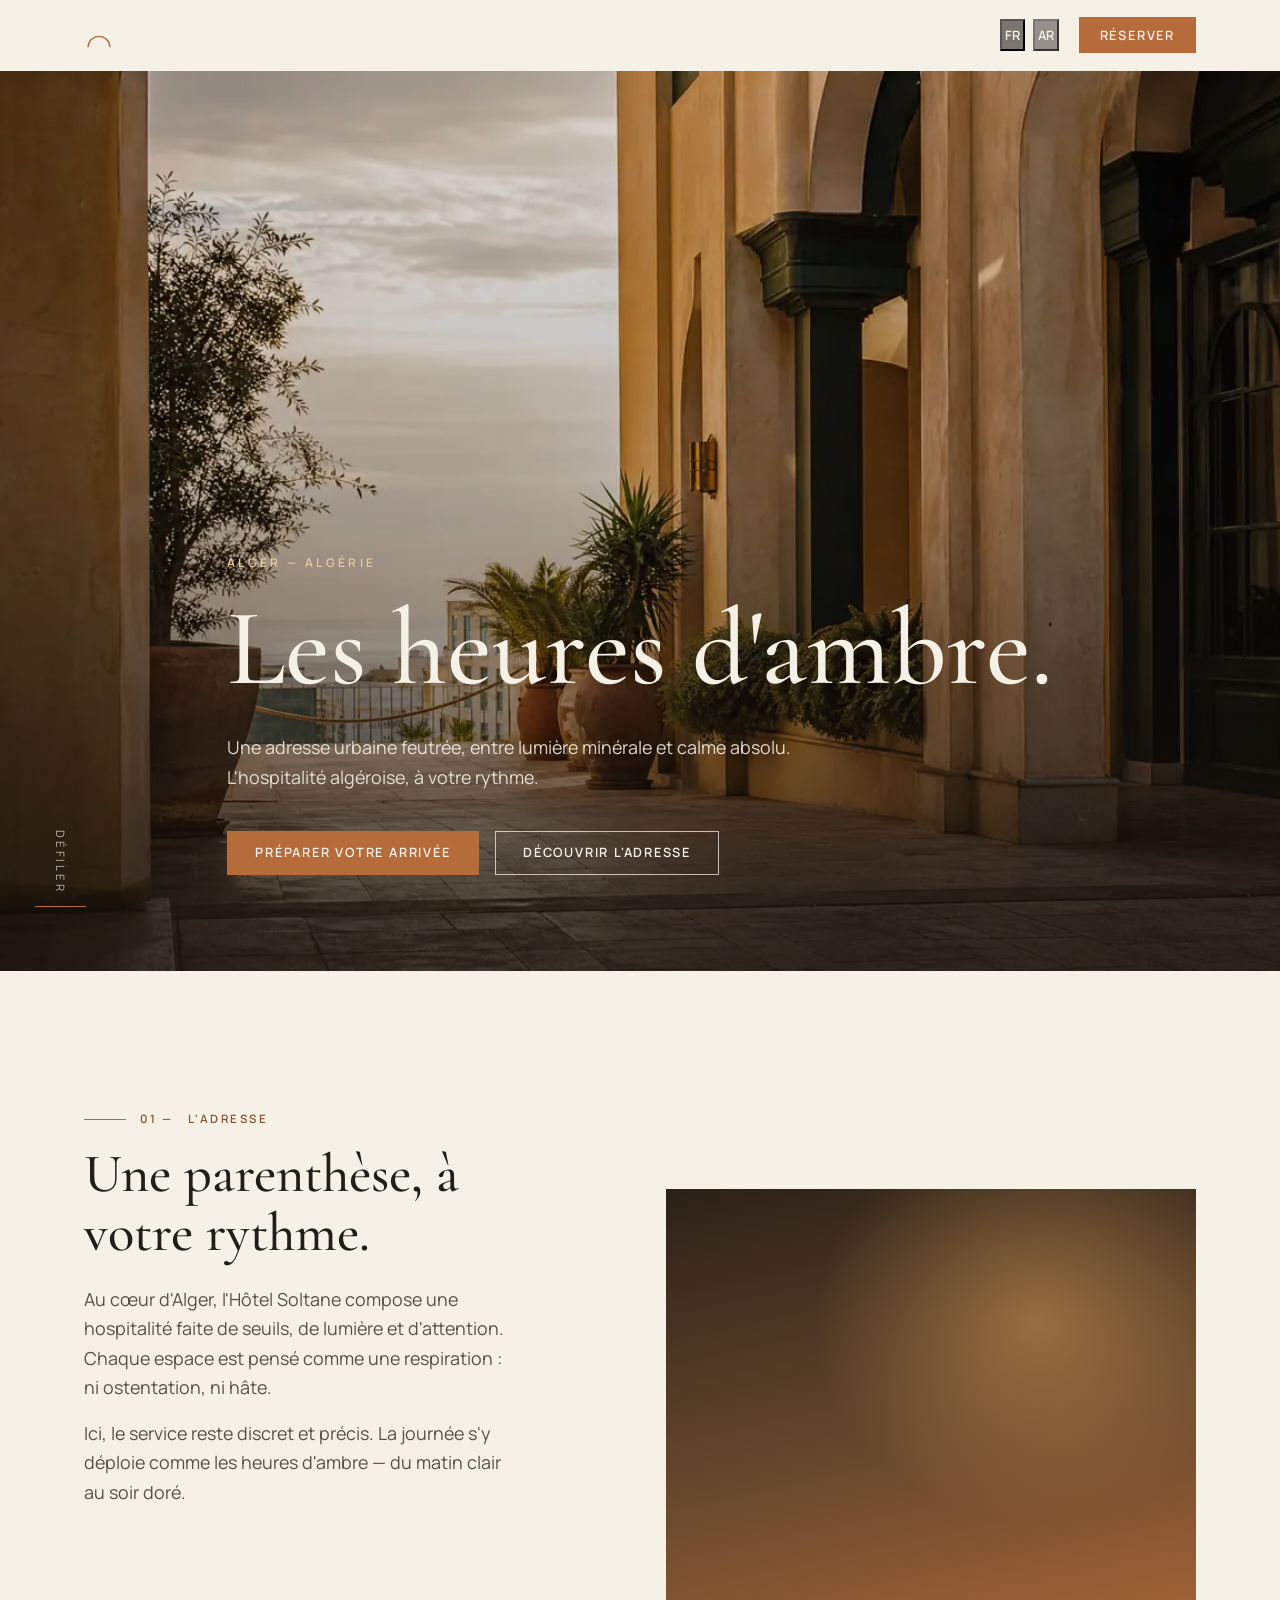
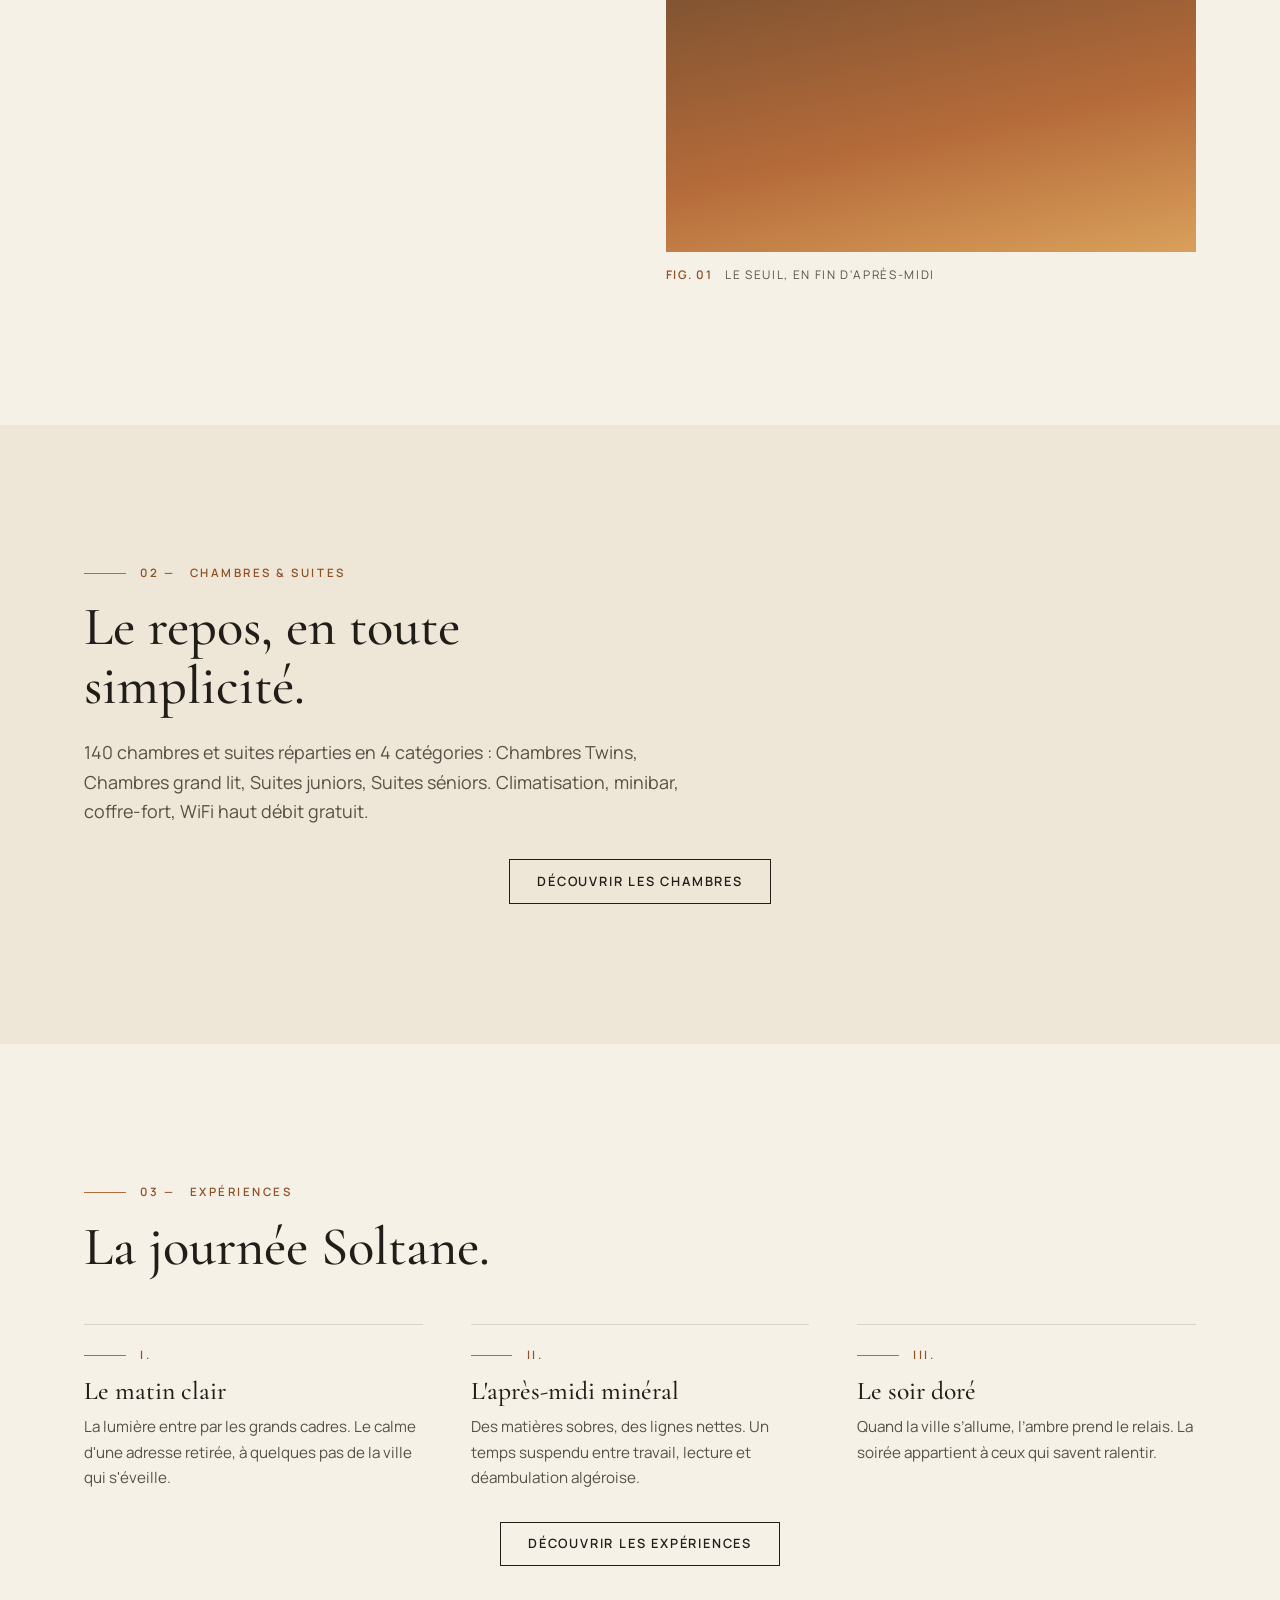
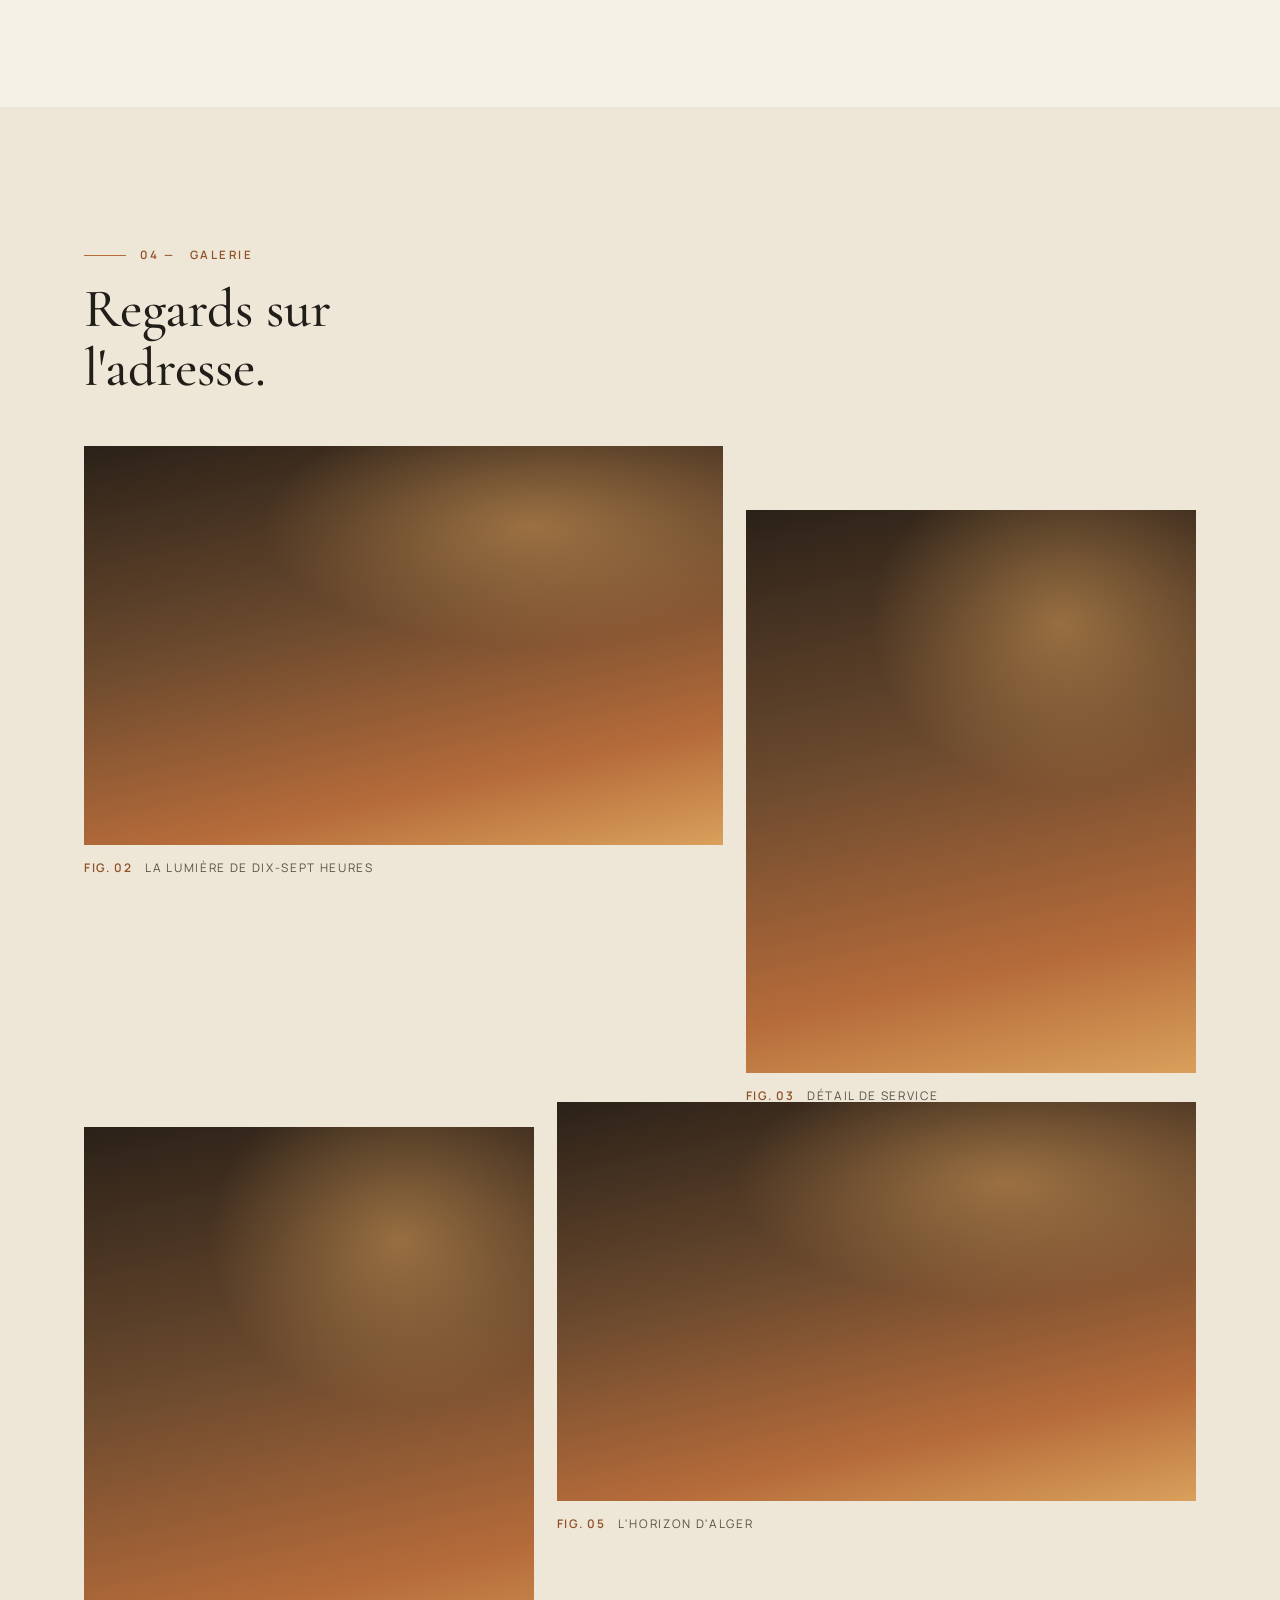
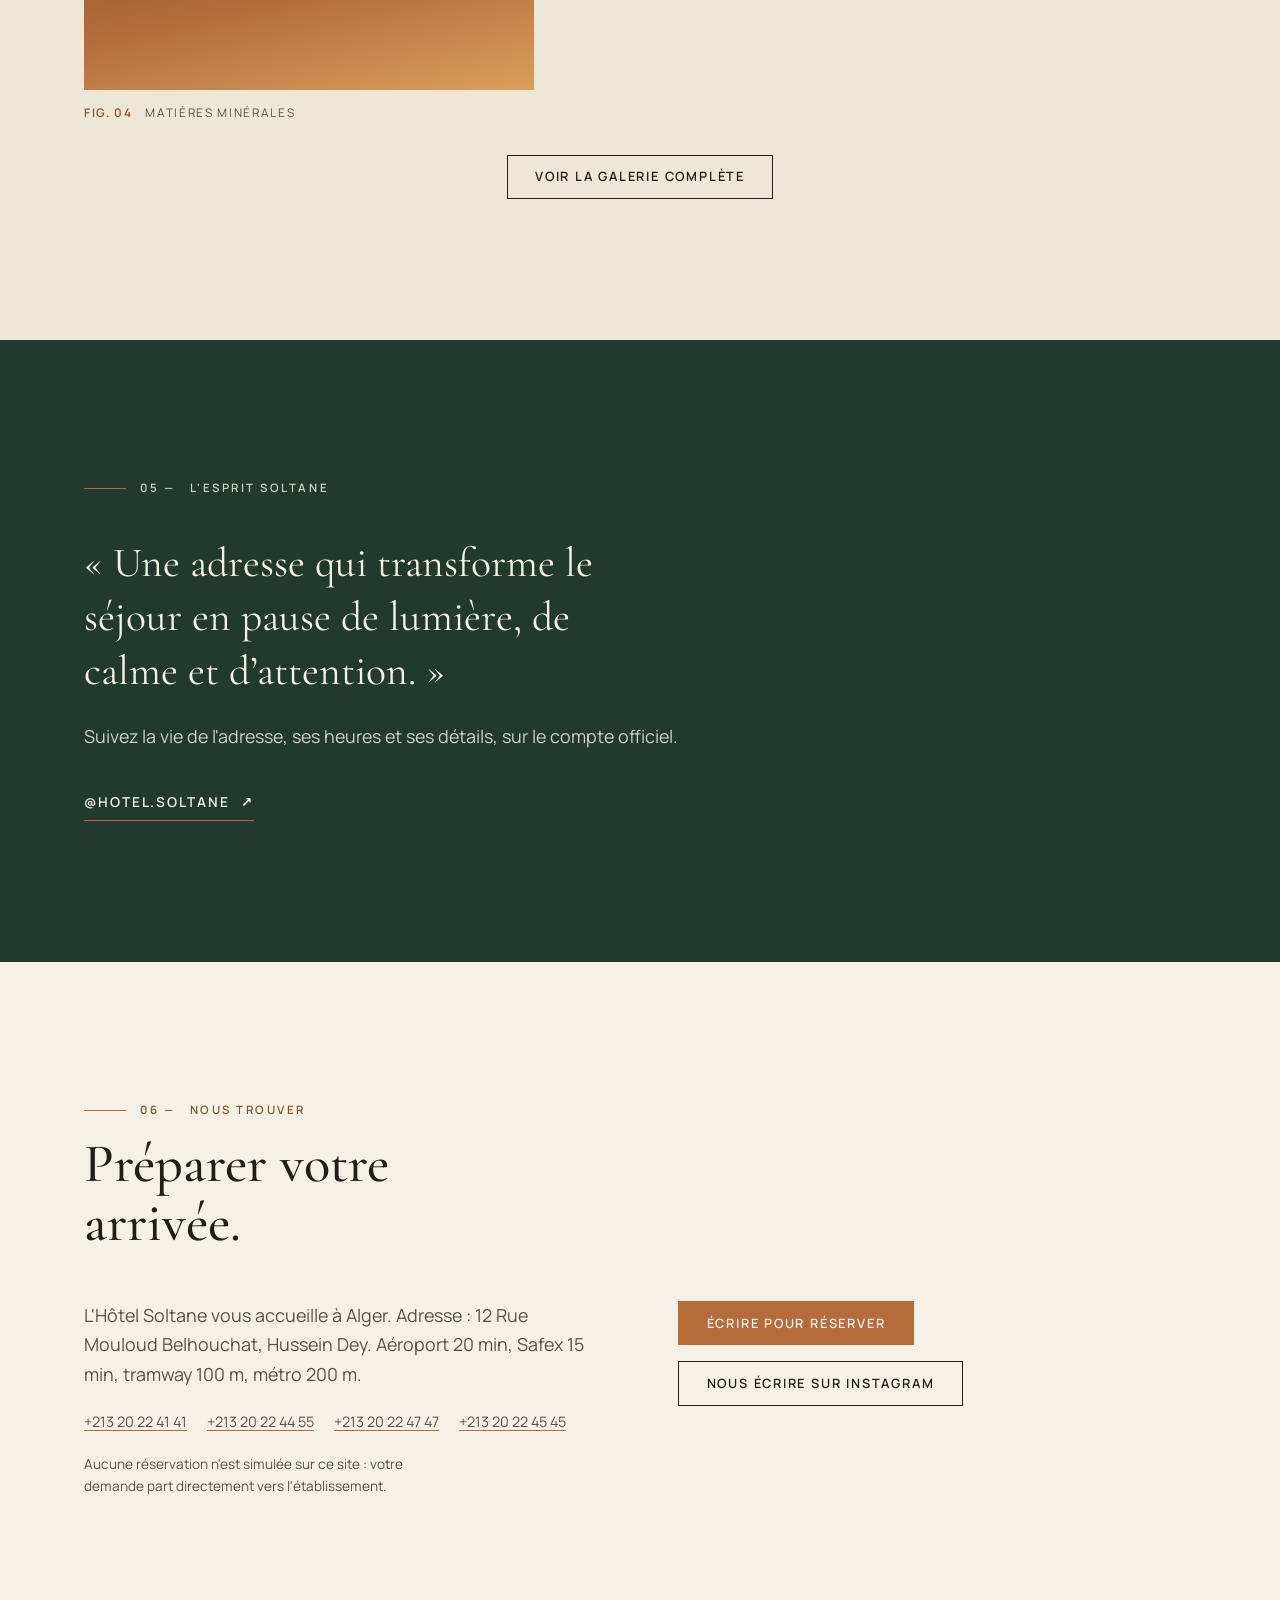
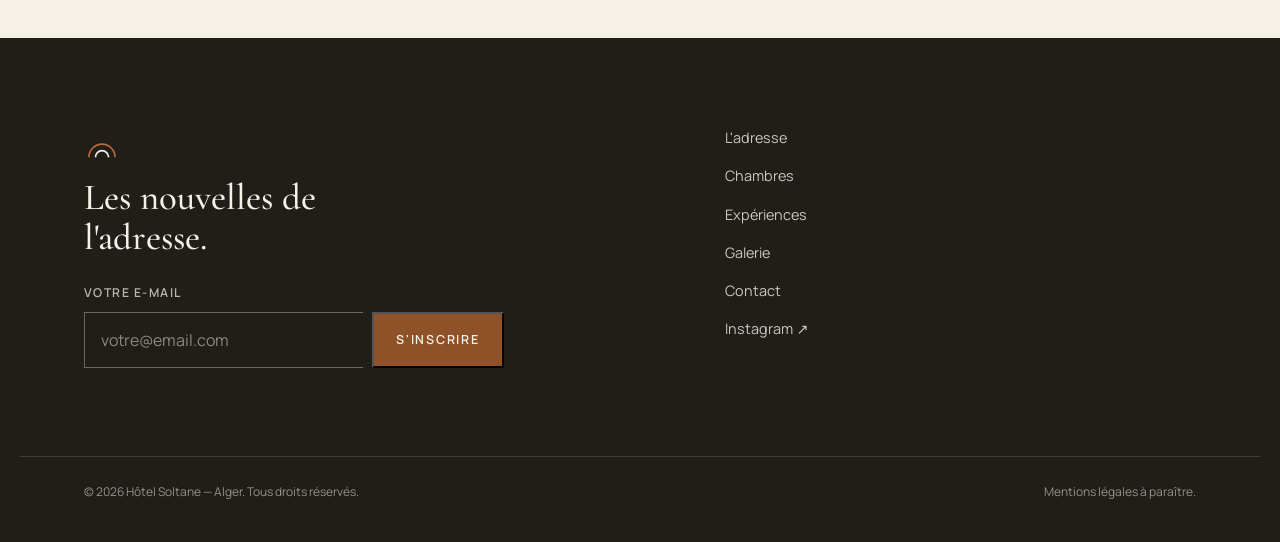
==== index.html @ d5dd3cf4 "Launch Hôtel Soltane Les heures d ambre site" ====
<!doctype html>
<html lang="fr" dir="ltr" data-page="home">
<head>
  <meta charset="UTF-8">
  <meta name="viewport" content="width=device-width, initial-scale=1">
  <meta name="theme-color" content="#F6F1E7">

  <!-- [À CONFIRMER — DOMAINE] Remplacer le domaine avant mise en production finale. -->
  <title>Hôtel Soltane | Alger — Les heures d'ambre</title>
  <meta name="description" content="Hôtel Soltane, une adresse urbaine feutrée à Alger. 140 chambres et suites, restaurant Kortoba, hammam Lala Amira.">
  <meta name="robots" content="index, follow">
  <meta name="referrer" content="strict-origin-when-cross-origin">
  <meta http-equiv="Permissions-Policy" content="geolocation=(), camera=(), microphone=()">

  <link rel="canonical" href="https://www.hotel-soltane.dz/fr">
  <link rel="alternate" hreflang="fr" href="https://www.hotel-soltane.dz/fr">
  <link rel="alternate" hreflang="ar" href="https://www.hotel-soltane.dz/ar">
  <link rel="alternate" hreflang="x-default" href="https://www.hotel-soltane.dz/fr">

  <meta property="og:type" content="website">
  <meta property="og:site_name" content="Hôtel Soltane">
  <meta property="og:title" content="Hôtel Soltane | Alger">
  <meta property="og:description" content="140 chambres et suites, restaurant Kortoba, hammam Lala Amira. Une adresse urbaine feutrée à Alger.">
  <meta property="og:url" content="https://www.hotel-soltane.dz/fr">
  <meta property="og:locale" content="fr_DZ">
  <meta property="og:locale:alternate" content="ar_DZ">
  <!-- [À CONFIRMER — IMAGE SOCIALE] Remplacer l’image placeholder par le visuel OG final. -->
  <meta property="og:image" content="https://www.hotel-soltane.dz/assets/og-cover.jpg">
  <meta name="twitter:card" content="summary_large_image">

  <script type="application/ld+json">
  {
    "@context": "https://schema.org",
    "@type": "Hotel",
    "name": "Hôtel Soltane",
    "description": "Hôtel Soltane, une adresse urbaine feutrée à Alger. 140 chambres et suites, restaurant Kortoba, hammam Lala Amira.",
    "address": {
      "@type": "PostalAddress",
      "streetAddress": "12 Rue Mouloud Belhouchat",
      "addressLocality": "Hussein Dey, Alger",
      "addressCountry": "DZ"
    },
    "telephone": [
      "+213 20 22 41 41",
      "+213 20 22 44 55",
      "+213 20 22 47 47",
      "+213 20 22 45 45"
    ],
    "email": "reservation@hotel-soltane.com",
    "sameAs": ["https://www.instagram.com/hotel.soltane/"]
  }
  </script>

  <link rel="preconnect" href="https://fonts.googleapis.com">
  <link rel="preconnect" href="https://fonts.gstatic.com" crossorigin>
  <link href="https://fonts.googleapis.com/css2?family=Amiri:wght@400;700&family=Cormorant+Garamond:ital,wght@0,400;0,500;0,600;1,500&family=Manrope:wght@400;500;600;700&family=Noto+Sans+Arabic:wght@400;500;600;700&display=swap" rel="stylesheet" media="print" onload="this.media='all'">
  <noscript><link href="https://fonts.googleapis.com/css2?family=Amiri:wght@400;700&family=Cormorant+Garamond:ital,wght@0,400;0,500;0,600;1,500&family=Manrope:wght@400;500;600;700&family=Noto+Sans+Arabic:wght@400;500;600;700&display=swap" rel="stylesheet"></noscript>

  <link rel="stylesheet" href="./tokens.css">
  <link rel="stylesheet" href="./base.css">
  <link rel="stylesheet" href="./typography.css">

  <style>
    :root { --line: rgb(33 29 25 / 14%); }
    [hidden] { display: none !important; }
    .skip-link { position: absolute; inset-inline-start: 1rem; inset-block-start: -4rem; z-index: 200; padding: .6rem 1.1rem; background: var(--ink); color: var(--ivory); text-decoration: none; transition: inset-block-start .2s var(--ease); }
    .skip-link:focus { inset-block-start: 1rem; }
    .wrap { max-inline-size: var(--max); margin-inline: auto; padding-inline: var(--pad); }
    section { position: relative; padding-block: clamp(5rem, 11vw, 9rem); }
    .nav { color: var(--ivory); border-block-end: 1px solid transparent; }
    .nav.is-solid { background: rgb(246 241 231 / 92%); backdrop-filter: blur(12px); color: var(--ink); border-block-end-color: var(--line); }
    .nav-inner { display: flex; align-items: center; justify-content: space-between; block-size: 4.4rem; max-inline-size: var(--max); margin-inline: auto; padding-inline: var(--pad); }
    .brand { display: flex; align-items: center; gap: .7rem; color: inherit; text-decoration: none; }
    .brand svg { inline-size: 30px; block-size: auto; }
    .brand-name { font-family: var(--serif); font-size: 1.22rem; }
    .nav-links { display: flex; gap: 2rem; list-style: none; padding: 0; }
    .nav-links a { font-size: .82rem; font-weight: 500; letter-spacing: .14em; text-decoration: none; text-transform: uppercase; opacity: .85; }
    .nav-links a:hover { opacity: 1; text-decoration: underline; text-decoration-color: var(--amber); text-underline-offset: 6px; }
    .nav-actions { display: flex; align-items: center; gap: 1.2rem; }
    .lang-switch { display: flex; gap: .5rem; font-size: .8rem; font-weight: 600; letter-spacing: .1em; }
    .lang-switch button { padding: .2rem; opacity: .78; background: rgb(33 29 25 / 58%); color: var(--ivory); }
    .lang-switch button[aria-pressed="true"] { opacity: 1; text-decoration: underline; text-decoration-color: var(--amber); text-underline-offset: 5px; }
    .nav.is-solid .lang-switch button { background: transparent; color: var(--ink); }
    .btn { display: inline-flex; align-items: center; justify-content: center; gap: .7rem; padding: .85rem 1.7rem; border: 1px solid currentColor; font-size: .8rem; font-weight: 600; letter-spacing: .14em; line-height: 1.2; text-decoration: none; text-transform: uppercase; transition: background .3s var(--ease), color .3s var(--ease), border-color .3s var(--ease); }
    .btn-amber { border-color: var(--amber); background: var(--amber); color: var(--ivory); }
    .btn-amber:hover { border-color: var(--amber-text); background: var(--amber-text); }
    .btn-ghost:hover { border-color: var(--ink); background: var(--ink); color: var(--ivory); }
    .nav .btn { padding: .6rem 1.25rem; }
    .nav:not(.is-solid) .btn-ghost { border-color: rgb(246 241 231 / 70%); }
    .burger { display: none; flex-direction: column; gap: 6px; padding: .5rem; }
    .burger span { inline-size: 24px; block-size: 1.5px; background: currentColor; transition: transform .3s var(--ease), opacity .3s var(--ease); }
    .burger[aria-expanded="true"] span:nth-child(1) { transform: translateY(7.5px) rotate(45deg); }
    .burger[aria-expanded="true"] span:nth-child(2) { opacity: 0; }
    .burger[aria-expanded="true"] span:nth-child(3) { transform: translateY(-7.5px) rotate(-45deg); }
    .nav-menu { display: none; }

    .hero { display: flex; align-items: flex-end; min-block-size: 100svh; overflow: hidden; padding-block: 0 clamp(4rem, 8vw, 6rem); color: var(--ivory); }
    .media { position: relative; overflow: hidden; background: linear-gradient(168deg, #2B2118 0%, #6B4A2E 42%, #B56B3A 78%, #D9A05B 100%); }
    .media img { inline-size: 100%; block-size: 100%; object-fit: cover; }
    .media.is-fallback img { display: none; }
    .media.is-fallback::after { position: absolute; inset: 0; background: radial-gradient(ellipse 70% 50% at 70% 20%, rgb(217 160 91 / 50%), transparent 60%); content: ''; }
    .hero > .media { position: absolute; inset: 0; }
    .hero > .media::before { position: absolute; inset: 0; z-index: 1; background: linear-gradient(to top, rgb(23 18 13 / 78%) 0%, rgb(23 18 13 / 25%) 55%, rgb(23 18 13 / 15%) 100%); content: ''; }
    .hero-content { position: relative; z-index: 2; }
    .hero .kicker { display: block; margin-block-end: 1.2rem; color: #E8C9A0; }
    .hero .lead { max-inline-size: 56ch; margin-block: 1.6rem 2.4rem; color: rgb(246 241 231 / 88%); font-size: clamp(1.05rem, 1.4vw, 1.2rem); }
    .hero-ctas { display: flex; flex-wrap: wrap; gap: 1rem; }
    .hero .btn-ghost { border-color: rgb(246 241 231 / 75%); color: var(--ivory); }
    .hero .btn-ghost:hover { background: var(--ivory); color: var(--ink); }
    .scroll-hint { position: absolute; inset-inline-end: var(--pad); inset-block-end: 2.2rem; z-index: 2; display: flex; align-items: center; gap: .8rem; color: rgb(246 241 231 / 70%); font-size: .72rem; letter-spacing: .24em; text-transform: uppercase; writing-mode: vertical-rl; }
    .scroll-hint::after { inline-size: 1px; block-size: 3.2rem; background: var(--amber); content: ''; }

    .split { display: grid; grid-template-columns: repeat(12, minmax(0, 1fr)); gap: clamp(1.5rem, 4vw, 3.5rem); align-items: start; }
    .split-text { grid-column: 1 / span 5; position: sticky; inset-block-start: 7rem; }
    .split-media { grid-column: 7 / span 6; margin-block-start: clamp(2rem, 6vw, 5rem); }
    .split-media .media { aspect-ratio: 4 / 5; }
    .fig-caption { display: flex; gap: .8rem; margin-block-start: .8rem; color: var(--ink-soft); font-size: .74rem; letter-spacing: .14em; text-transform: uppercase; }
    .fig-caption b { color: var(--amber-text); font-weight: 600; }
    .lead { max-inline-size: 56ch; color: var(--ink-soft); font-size: clamp(1.05rem, 1.4vw, 1.2rem); }
    .rail { display: grid; grid-template-columns: repeat(3, minmax(0, 1fr)); gap: clamp(1.5rem, 4vw, 3rem); margin-block-start: 3rem; }
    .rail-item { border-block-start: 1px solid var(--line); padding-block-start: 1.4rem; }
    .rail-item h3 { margin-block: .9rem .6rem; font-size: 1.6rem; }
    .rail-item > p:last-child { color: var(--ink-soft); font-size: .95rem; }
    .section-cta { margin-block-start: 2rem; text-align: center; }

    .gallery { display: grid; grid-template-columns: repeat(12, minmax(0, 1fr)); gap: clamp(.8rem, 2vw, 1.4rem); margin-block-start: 3rem; }
    .gallery figure { position: relative; cursor: zoom-in; }
    .gallery .media { transition: transform .6s var(--ease); }
    .gallery figure:hover .media { transform: scale(1.025); }
    .g-a { grid-column: 1 / span 7; }
    .g-a .media, .g-d .media { aspect-ratio: 16 / 10; }
    .g-b { grid-column: 8 / span 5; margin-block-start: clamp(1rem, 5vw, 4rem); }
    .g-b .media, .g-c .media { aspect-ratio: 4 / 5; }
    .g-c { grid-column: 1 / span 5; }
    .g-d { grid-column: 6 / span 7; margin-block-start: clamp(-3rem, -2vw, -1rem); }

    dialog { max-inline-size: min(92vw, 1000px); border: 0; }
    dialog.lightbox { inline-size: 92vw; padding: 0; background: transparent; }
    dialog.lightbox::backdrop { background: rgb(23 18 13 / 88%); backdrop-filter: blur(6px); }
    dialog.lightbox .media { aspect-ratio: 16 / 10; }
    .lightbox-bar { display: flex; align-items: center; justify-content: space-between; gap: 1rem; padding-block: 1rem; color: var(--ivory); }
    .lightbox-close { padding: .55rem 1.1rem; border: 1px solid rgb(246 241 231 / 50%); color: inherit; font-size: .8rem; letter-spacing: .18em; text-transform: uppercase; }
    .lightbox-close:hover { background: var(--ivory); color: var(--ink); }

    .band { background: var(--cypress); color: var(--ivory); }
    .band .caption { color: #C9D6C4; }
    .band .lead { color: rgb(246 241 231 / 82%); }
    .band blockquote { max-inline-size: 26ch; margin-block-start: 2.5rem; font-family: var(--serif); font-size: clamp(1.6rem, 3.4vw, 2.6rem); line-height: 1.3; }
    .insta-link { display: inline-flex; align-items: center; gap: .7rem; margin-block-start: 2.5rem; padding-block-end: .4rem; border-block-end: 1px solid var(--amber); color: var(--ivory); font-size: .85rem; font-weight: 600; letter-spacing: .14em; text-decoration: none; text-transform: uppercase; }
    .insta-link:hover { color: #E8C9A0; }

    .contact-grid { display: grid; grid-template-columns: 1fr 1fr; gap: clamp(2rem, 6vw, 5rem); margin-block-start: 3rem; }
    .contact-actions { display: flex; flex-direction: column; align-items: flex-start; gap: 1rem; }
    .note { max-inline-size: 44ch; color: var(--ink-soft); font-size: .85rem; }
    .contact-phones { display: flex; flex-wrap: wrap; gap: .65rem 1.25rem; margin-block-start: 1.25rem; color: var(--ink-soft); font-size: .9rem; }
    .contact-phones a { text-decoration-color: var(--amber); text-underline-offset: .2em; }

    footer { padding-block: clamp(3.5rem, 7vw, 5.5rem) 2.5rem; background: var(--ink); color: var(--ivory); }
    .footer-grid { display: grid; grid-template-columns: 1.2fr 1fr; gap: clamp(2rem, 6vw, 5rem); }
    footer h2 { color: var(--ivory); font-size: clamp(1.7rem, 3vw, 2.3rem); }
    .newsletter { display: grid; grid-template-columns: 1fr auto; gap: .55rem; max-inline-size: 420px; margin-block-start: 1.6rem; }
    .newsletter label { grid-column: 1 / -1; color: rgb(246 241 231 / 72%); font-size: .76rem; font-weight: 600; letter-spacing: .12em; text-transform: uppercase; }
    .newsletter input { min-inline-size: 0; padding: .85rem 1rem; border: 1px solid rgb(246 241 231 / 35%); border-inline-end: 0; background: transparent; color: var(--ivory); font: inherit; }
    .newsletter input::placeholder { color: rgb(246 241 231 / 50%); }
    .newsletter button { padding: .85rem 1.4rem; background: var(--amber-text); color: var(--ivory); font-size: .78rem; font-weight: 600; letter-spacing: .14em; text-transform: uppercase; }
    .newsletter button:hover { background: var(--amber-text); }
    .form-status { min-block-size: 1.4em; margin-block-start: .8rem; color: #C9D6C4; font-size: .85rem; }
    .footer-links { display: flex; flex-direction: column; align-items: flex-start; gap: .9rem; }
    .footer-links a { color: rgb(246 241 231 / 80%); font-size: .9rem; text-decoration: none; }
    .footer-links a:hover { color: var(--ivory); text-decoration: underline; text-decoration-color: var(--amber); text-underline-offset: 5px; }
    .footer-legal { display: flex; flex-wrap: wrap; justify-content: space-between; gap: 1rem; margin-block-start: 3.5rem; padding-block-start: 1.6rem; border-block-start: 1px solid rgb(246 241 231 / 15%); color: rgb(246 241 231 / 55%); font-size: .75rem; }

    .booking-panel { inline-size: min(92vw, 680px); padding: clamp(1.4rem, 4vw, 2.5rem); background: var(--ivory); color: var(--ink); }
    .booking-panel::backdrop { background: rgb(33 29 25 / 72%); backdrop-filter: blur(4px); }
    .booking-panel .lightbox-bar { padding-block-start: 0; color: var(--ink); }
    .booking-panel .lightbox-close { border-color: var(--line); }
    .booking-panel .lightbox-close:hover { background: var(--ink); color: var(--ivory); }
    .booking-panel h2 { margin-block: .75rem 0; }
    .booking-description { max-inline-size: 50ch; color: var(--ink-soft); }
    .booking-channels { display: grid; gap: .75rem; margin-block-start: 1.6rem; }
    .booking-channel { display: flex; flex-wrap: wrap; align-items: baseline; gap: .75rem; padding-block: .75rem; border-block-start: 1px solid var(--line); }
    .booking-channel-label { min-inline-size: 7.5rem; font-weight: 600; }
    .booking-channel a { text-decoration-color: var(--amber); text-underline-offset: .2em; }
    .booking-channel .btn { margin-block-start: .35rem; }
    .whatsapp-note { color: var(--ink-soft); font-size: .85rem; }

    .reveal { opacity: 0; transform: translateY(26px); transition: opacity .7s var(--ease), transform .7s var(--ease); }
    .reveal.is-visible { opacity: 1; transform: none; }

    @media (max-width: 900px) {
      .nav-links, .nav-inner .js-booking-open { display: none; }
      .burger { display: flex; }
      .nav-menu { position: fixed; inset-inline: 0; inset-block-start: 4.4rem; z-index: 49; flex-direction: column; gap: 1.3rem; padding: 2rem var(--pad) 2.5rem; border-block-end: 1px solid var(--line); background: var(--ivory); color: var(--ink); }
      .nav-menu.is-open { display: flex; }
      .nav-menu a { font-family: var(--serif); font-size: 1.5rem; text-decoration: none; }
      .nav-menu .btn { align-self: flex-start; margin-block-start: .5rem; font-family: var(--sans); font-size: .8rem; }
      .split-text { grid-column: 1 / -1; position: static; }
      .split-media { grid-column: 1 / -1; }
      .rail { grid-template-columns: 1fr; }
      .g-a, .g-b, .g-c, .g-d { grid-column: 1 / -1; margin-block-start: 0; }
      .contact-grid, .footer-grid { grid-template-columns: 1fr; }
      .scroll-hint { display: none; }
    }

    @media (max-width: 600px) {
      .nav-inner { block-size: 4rem; }
      .hero-ctas, .hero-ctas .btn, .contact-actions .btn { inline-size: 100%; }
      .hero-ctas .btn { justify-content: center; }
      .newsletter { grid-template-columns: 1fr; }
      .newsletter input { border-inline-end: 1px solid rgb(246 241 231 / 35%); }
      .newsletter button { justify-self: start; }
      .footer-legal { flex-direction: column; }
      .booking-channel { align-items: flex-start; flex-direction: column; }
    }

    @media (prefers-reduced-motion: reduce) {
      html { scroll-behavior: auto; }
      *, *::before, *::after { animation-duration: .01ms !important; animation-iteration-count: 1 !important; transition-duration: .01ms !important; }
      .preloader { display: none !important; }
      .reveal { opacity: 1; transform: none; }
    }
  </style>
</head>
<body>
  <a class="skip-link" href="#main" data-i18n="skip">Aller au contenu</a>

  <!-- Phase A Preloader: sessionStorage skip, reduced-motion removal, 1.2s maximum. -->
  <div class="preloader" id="preloader" aria-hidden="true">
    <div class="preloader-inner">
      <svg viewBox="0 0 44 40" width="54" height="49" fill="none" aria-hidden="true">
        <path d="M6 38 A16 16 0 0 1 38 38" stroke="var(--amber)" stroke-width="1.6" />
        <path d="M14 38 A8 8 0 0 1 30 38" stroke="var(--ink)" stroke-width="1.6" />
      </svg>
      <p class="preloader-name">Hôtel Soltane</p>
    </div>
  </div>

  <header class="nav" id="nav">
    <div class="nav-inner">
      <a class="brand" href="#top" aria-label="Hôtel Soltane — accueil">
        <svg viewBox="0 0 44 40" width="30" height="28" fill="none" aria-hidden="true">
          <path d="M6 38 A16 16 0 0 1 38 38" stroke="var(--amber)" stroke-width="2" />
          <path d="M14 38 A8 8 0 0 1 30 38" stroke="currentColor" stroke-width="2" />
        </svg>
        <span class="brand-name">Hôtel Soltane</span>
      </a>

      <nav aria-label="Navigation principale">
        <ul class="nav-links">
          <li><a href="#story" data-i18n="nav1">L'adresse</a></li>
          <li><a href="#rooms" data-i18n="nav2">Chambres</a></li>
          <li><a href="#experiences" data-i18n="nav3">Expériences</a></li>
          <li><a href="#gallery" data-i18n="nav4">Galerie</a></li>
          <li><a href="#contact" data-i18n="nav5">Contact</a></li>
        </ul>
      </nav>

      <div class="nav-actions">
        <div class="lang-switch" role="group" aria-label="Langue / اللغة">
          <button type="button" id="lang-fr" aria-pressed="true">FR</button>
          <button type="button" id="lang-ar" aria-pressed="false">AR</button>
        </div>
        <button class="btn btn-amber js-booking-open" type="button" data-i18n="book">Réserver</button>
        <button class="burger" id="burger" type="button" aria-expanded="false" aria-controls="mobile-menu" aria-label="Menu">
          <span aria-hidden="true"></span><span aria-hidden="true"></span><span aria-hidden="true"></span>
        </button>
      </div>
    </div>

    <nav class="nav-menu" id="mobile-menu" aria-label="Menu mobile" hidden>
      <a href="#story" data-i18n="nav1">L'adresse</a>
      <a href="#rooms" data-i18n="nav2">Chambres</a>
      <a href="#experiences" data-i18n="nav3">Expériences</a>
      <a href="#gallery" data-i18n="nav4">Galerie</a>
      <a href="#contact" data-i18n="nav5">Contact</a>
      <button class="btn btn-amber js-booking-open" type="button" data-i18n="book">Réserver</button>
    </nav>
  </header>

  <main id="main">
    <section class="hero" id="top" aria-labelledby="hero-title">
      <div class="media">
        <img src="/assets/hero-1440.webp" alt="" width="1440" height="810" fetchpriority="high" onerror="this.closest('.media').classList.add('is-fallback')">
      </div>
      <div class="hero-content wrap">
        <span class="kicker" data-i18n="heroKicker">Alger — Algérie</span>
        <h1 id="hero-title" data-i18n="heroTitle">Les heures d'ambre.</h1>
        <p class="lead" data-i18n="heroLead">Une adresse urbaine feutrée, entre lumière minérale et calme absolu. L'hospitalité algéroise, à votre rythme.</p>
        <div class="hero-ctas">
          <a class="btn btn-amber" href="#contact" data-i18n="heroCta1">Préparer votre arrivée</a>
          <a class="btn btn-ghost" href="#story" data-i18n="heroCta2">Découvrir l'adresse</a>
        </div>
      </div>
      <span class="scroll-hint" data-i18n="scroll">Défiler</span>
    </section>

    <section id="story" aria-labelledby="story-title">
      <div class="wrap split">
        <div class="split-text reveal">
          <p class="caption"><span data-i18n="storyNum">01 —</span> <span data-i18n="storyCap">L'adresse</span></p>
          <h2 id="story-title" data-i18n="storyTitle">Une parenthèse, à votre rythme.</h2>
          <p class="lead" data-i18n="storyP1">Au cœur d'Alger, l'Hôtel Soltane compose une hospitalité faite de seuils, de lumière et d'attention. Chaque espace est pensé comme une respiration : ni ostentation, ni hâte.</p>
          <p class="lead" style="margin-block-start:1rem" data-i18n="storyP2">Ici, le service reste discret et précis. La journée s'y déploie comme les heures d'ambre — du matin clair au soir doré.</p>
        </div>
        <figure class="split-media reveal">
          <div class="media">
            <img src="/assets/story-1080.webp" alt="" width="1080" height="1350" loading="lazy" onerror="this.closest('.media').classList.add('is-fallback')">
          </div>
          <figcaption class="fig-caption"><b>Fig. 01</b><span data-i18n="storyFig">Le seuil, en fin d'après-midi</span></figcaption>
        </figure>
      </div>
    </section>

    <section id="rooms" aria-labelledby="rooms-title" style="background:var(--ivory-deep)">
      <div class="wrap">
        <p class="caption reveal"><span data-i18n="roomsNum">02 —</span> <span data-i18n="roomsCap">Chambres & suites</span></p>
        <h2 id="rooms-title" class="reveal" data-i18n="roomsTitle">Le repos, en toute simplicité.</h2>
        <p class="lead reveal" data-i18n="roomsP">140 chambres et suites réparties en 4 catégories : Chambres Twins, Chambres grand lit, Suites juniors, Suites séniors. Climatisation, minibar, coffre-fort, WiFi haut débit gratuit.</p>
        <p class="reveal section-cta"><a class="btn btn-ghost" href="chambres.html" data-i18n="roomsCta">Découvrir les chambres</a></p>
      </div>
    </section>

    <section id="experiences" aria-labelledby="exp-title">
      <div class="wrap">
        <p class="caption reveal"><span data-i18n="expNum">03 —</span> <span data-i18n="expCap">Expériences</span></p>
        <h2 id="exp-title" class="reveal" data-i18n="expTitle">La journée Soltane.</h2>
        <div class="rail">
          <article class="rail-item reveal">
            <p class="caption"><span data-i18n="exp1Num">I.</span></p>
            <h3 data-i18n="exp1T">Le matin clair</h3>
            <p data-i18n="exp1P">La lumière entre par les grands cadres. Le calme d'une adresse retirée, à quelques pas de la ville qui s'éveille.</p>
          </article>
          <article class="rail-item reveal">
            <p class="caption"><span data-i18n="exp2Num">II.</span></p>
            <h3 data-i18n="exp2T">L'après-midi minéral</h3>
            <p data-i18n="exp2P">Des matières sobres, des lignes nettes. Un temps suspendu entre travail, lecture et déambulation algéroise.</p>
          </article>
          <article class="rail-item reveal">
            <p class="caption"><span data-i18n="exp3Num">III.</span></p>
            <h3 data-i18n="exp3T">Le soir doré</h3>
            <p data-i18n="exp3P">Quand la ville s'allume, l'ambre prend le relais. La soirée appartient à ceux qui savent ralentir.</p>
          </article>
        </div>
        <p class="reveal section-cta"><a class="btn btn-ghost" href="experiences.html" data-i18n="expCta">Découvrir les expériences</a></p>
      </div>
    </section>

    <section id="gallery" aria-labelledby="gal-title" style="background:var(--ivory-deep)">
      <div class="wrap">
        <p class="caption reveal"><span data-i18n="galNum">04 —</span> <span data-i18n="galCap">Galerie</span></p>
        <h2 id="gal-title" class="reveal" data-i18n="galTitle">Regards sur l'adresse.</h2>
        <div class="gallery" aria-label="Galerie de l'Hôtel Soltane">
          <figure class="g-a reveal" data-full="Fig. 02" data-image="/assets/gal-1-1440.webp" tabindex="0" role="button" aria-haspopup="dialog" data-i18n-aria="gal1" aria-label="La lumière de dix-sept heures">
            <div class="media"><img src="/assets/gal-1-1440.webp" alt="" width="1440" height="900" loading="lazy" onerror="this.closest('.media').classList.add('is-fallback')"></div>
            <figcaption class="fig-caption"><b>Fig. 02</b><span data-i18n="gal1">La lumière de dix-sept heures</span></figcaption>
          </figure>
          <figure class="g-b reveal" data-full="Fig. 03" data-image="/assets/gal-2-1080.webp" tabindex="0" role="button" aria-haspopup="dialog" data-i18n-aria="gal2" aria-label="Détail de service">
            <div class="media"><img src="/assets/gal-2-1080.webp" alt="" width="1080" height="1350" loading="lazy" onerror="this.closest('.media').classList.add('is-fallback')"></div>
            <figcaption class="fig-caption"><b>Fig. 03</b><span data-i18n="gal2">Détail de service</span></figcaption>
          </figure>
          <figure class="g-c reveal" data-full="Fig. 04" data-image="/assets/gal-3-1080.webp" tabindex="0" role="button" aria-haspopup="dialog" data-i18n-aria="gal3" aria-label="Matières minérales">
            <div class="media"><img src="/assets/gal-3-1080.webp" alt="" width="1080" height="1350" loading="lazy" onerror="this.closest('.media').classList.add('is-fallback')"></div>
            <figcaption class="fig-caption"><b>Fig. 04</b><span data-i18n="gal3">Matières minérales</span></figcaption>
          </figure>
          <figure class="g-d reveal" data-full="Fig. 05" data-image="/assets/gal-4-1440.webp" tabindex="0" role="button" aria-haspopup="dialog" data-i18n-aria="gal4" aria-label="L'horizon d'Alger">
            <div class="media"><img src="/assets/gal-4-1440.webp" alt="" width="1440" height="900" loading="lazy" onerror="this.closest('.media').classList.add('is-fallback')"></div>
            <figcaption class="fig-caption"><b>Fig. 05</b><span data-i18n="gal4">L'horizon d'Alger</span></figcaption>
          </figure>
        </div>
        <p class="reveal section-cta"><a class="btn btn-ghost" href="galerie.html" data-i18n="galCta">Voir la galerie complète</a></p>
      </div>
    </section>

    <dialog class="lightbox" id="lightbox" aria-labelledby="lb-caption">
      <div class="media is-fallback" id="lb-media">
        <img id="lb-image" src="/assets/gal-1-1440.webp" alt="" width="1440" height="900" onerror="this.closest('.media').classList.add('is-fallback')">
      </div>
      <div class="lightbox-bar">
        <p class="fig-caption" style="color:rgb(246 241 231 / 80%)"><b id="lb-num">Fig. 02</b><span id="lb-caption"></span></p>
        <button class="lightbox-close" id="lb-close" type="button" data-i18n="close">Fermer</button>
      </div>
    </dialog>

    <section class="band" aria-labelledby="spirit-title">
      <div class="wrap">
        <p class="caption reveal"><span data-i18n="spiritNum">05 —</span> <span data-i18n="spiritCap">L'esprit Soltane</span></p>
        <blockquote id="spirit-title" class="reveal" data-i18n="spiritQuote">« Une adresse qui transforme le séjour en pause de lumière, de calme et d’attention. »</blockquote>
        <p class="lead reveal" style="margin-block-start:1.5rem" data-i18n="spiritP">Suivez la vie de l'adresse, ses heures et ses détails, sur le compte officiel.</p>
        <a class="insta-link reveal" href="https://www.instagram.com/hotel.soltane/" target="_blank" rel="noopener noreferrer">@hotel.soltane <span aria-hidden="true">↗</span></a>
      </div>
    </section>

    <section id="contact" aria-labelledby="contact-title">
      <div class="wrap">
        <p class="caption reveal"><span data-i18n="contactNum">06 —</span> <span data-i18n="contactCap">Nous trouver</span></p>
        <h2 id="contact-title" class="reveal" data-i18n="contactTitle">Préparer votre arrivée.</h2>
        <div class="contact-grid">
          <div class="reveal">
            <p class="lead" data-i18n="contactP1">L'Hôtel Soltane vous accueille à Alger. Adresse : 12 Rue Mouloud Belhouchat, Hussein Dey. Aéroport 20 min, Safex 15 min, tramway 100 m, métro 200 m.</p>
            <div class="contact-phones" aria-label="Téléphones de réservation">
              <a href="tel:+21320224141"><bdi>+213 20 22 41 41</bdi></a>
              <a href="tel:+21320224455"><bdi>+213 20 22 44 55</bdi></a>
              <a href="tel:+21320224747"><bdi>+213 20 22 47 47</bdi></a>
              <a href="tel:+21320224545"><bdi>+213 20 22 45 45</bdi></a>
            </div>
            <p class="note" style="margin-block-start:1.2rem" data-i18n="contactNote">Aucune réservation n'est simulée sur ce site : votre demande part directement vers l'établissement.</p>
          </div>
          <div class="contact-actions reveal">
            <a class="btn btn-amber" href="mailto:reservation@hotel-soltane.com?subject=Demande%20de%20r%C3%A9servation%20%E2%80%94%20H%C3%B4tel%20Soltane&body=Bonjour%2C%0A%0AJe%20souhaite%20r%C3%A9server%20un%20s%C3%A9jour%20%C3%A0%20l%E2%80%99H%C3%B4tel%20Soltane.%0ADates%20souhait%C3%A9es%20%3A%0ANombre%20de%20personnes%20%3A%0A%0AMerci%20de%20votre%20retour." data-i18n="contactCta1">Écrire pour réserver</a>
            <a class="btn btn-ghost" href="https://www.instagram.com/hotel.soltane/" target="_blank" rel="noopener noreferrer" data-i18n="contactCta2">Nous écrire sur Instagram</a>
          </div>
        </div>
      </div>
    </section>
  </main>

  <footer>
    <div class="wrap footer-grid">
      <div>
        <svg viewBox="0 0 44 40" width="36" height="33" fill="none" aria-hidden="true" style="margin-block-end:1.2rem">
          <path d="M6 38 A16 16 0 0 1 38 38" stroke="var(--amber)" stroke-width="2" />
          <path d="M14 38 A8 8 0 0 1 30 38" stroke="var(--ivory)" stroke-width="2" />
        </svg>
        <h2 data-i18n="newsTitle">Les nouvelles de l'adresse.</h2>
        <form class="newsletter" id="newsletter" novalidate>
          <label for="nl-email" data-i18n="newsLabel">Votre e-mail</label>
          <input type="email" id="nl-email" name="email" required data-i18n-ph="newsPh" placeholder="votre@email.com" autocomplete="email" aria-describedby="nl-status">
          <button type="submit" data-i18n="newsBtn">S'inscrire</button>
        </form>
        <p class="form-status" id="nl-status" role="status" aria-live="polite"></p>
      </div>
      <nav class="footer-links" aria-label="Liens de pied de page">
        <a href="#story" data-i18n="nav1">L'adresse</a>
        <a href="#rooms" data-i18n="nav2">Chambres</a>
        <a href="#experiences" data-i18n="nav3">Expériences</a>
        <a href="#gallery" data-i18n="nav4">Galerie</a>
        <a href="#contact" data-i18n="nav5">Contact</a>
        <a href="https://www.instagram.com/hotel.soltane/" target="_blank" rel="noopener noreferrer">Instagram ↗</a>
      </nav>
    </div>
    <div class="wrap footer-legal">
      <span data-i18n="legal">© 2026 Hôtel Soltane — Alger. Tous droits réservés.</span>
      <span data-i18n="legal2">Mentions légales à paraître.</span>
    </div>
  </footer>

  <dialog class="booking-panel" id="booking-panel" aria-labelledby="booking-title" aria-describedby="booking-description">
    <div class="lightbox-bar">
      <div>
        <p class="kicker" data-i18n="bookingLabel">Réservation</p>
        <h2 id="booking-title" data-i18n="bookingTitle">Préparer votre arrivée.</h2>
      </div>
      <button class="lightbox-close" id="booking-close" type="button" data-i18n="bookingClose">Fermer</button>
    </div>
    <p id="booking-description" class="booking-description" data-i18n="bookingDescription">Choisissez le canal qui vous convient pour préparer votre séjour.</p>
    <div class="booking-channels">
      <div class="booking-channel">
        <span class="booking-channel-label" data-i18n="bookingCall">Appeler</span>
        <a href="tel:+21320224141"><bdi>+213 20 22 41 41</bdi></a>
        <a href="tel:+21320224455"><bdi>+213 20 22 44 55</bdi></a>
        <a href="tel:+21320224747"><bdi>+213 20 22 47 47</bdi></a>
        <a href="tel:+21320224545"><bdi>+213 20 22 45 45</bdi></a>
      </div>
      <div class="booking-channel">
        <span class="booking-channel-label" data-i18n="bookingEmail">Écrire pour réserver</span>
        <a class="btn btn-ghost" href="mailto:reservation@hotel-soltane.com?subject=Demande%20de%20r%C3%A9servation%20%E2%80%94%20H%C3%B4tel%20Soltane&body=Bonjour%2C%0A%0AJe%20souhaite%20r%C3%A9server%20un%20s%C3%A9jour%20%C3%A0%20l%E2%80%99H%C3%B4tel%20Soltane.%0ADates%20souhait%C3%A9es%20%3A%0ANombre%20de%20personnes%20%3A%0A%0AMerci%20de%20votre%20retour." data-i18n="bookingEmailShort">E-mail</a>
      </div>
      <div class="booking-channel">
        <span class="booking-channel-label" data-i18n="bookingWhatsapp">WhatsApp</span>
        <button class="btn btn-ghost" type="button" disabled aria-describedby="whatsapp-note" data-i18n="bookingWhatsapp">WhatsApp</button>
        <span class="whatsapp-note" id="whatsapp-note" data-i18n="bookingPending">à confirmer</span>
      </div>
    </div>
  </dialog>

  <script type="module">
    import { I18N, initLang, setLang } from './utils/i18n.js';

    const html = document.documentElement;
    const nav = document.getElementById('nav');
    const burger = document.getElementById('burger');
    const menu = document.getElementById('mobile-menu');
    const booking = document.getElementById('booking-panel');
    const bookingClose = document.getElementById('booking-close');
    const lightbox = document.getElementById('lightbox');
    const lightboxImage = document.getElementById('lb-image');
    const lightboxMedia = document.getElementById('lb-media');
    const lightboxNumber = document.getElementById('lb-num');
    const lightboxCaption = document.getElementById('lb-caption');
    const lightboxClose = document.getElementById('lb-close');
    let lastLightboxTrigger = null;
    let lastMenuFocus = null;

    // [À CONFIRMER — BUILD] Development hosts receive noindex; production keeps the initial index/follow tag.
    if (['localhost', '127.0.0.1', '::1'].includes(window.location.hostname)) {
      const devRobots = document.createElement('meta');
      devRobots.name = 'robots';
      devRobots.content = 'noindex, nofollow';
      document.head.append(devRobots);
    }

    const updateNav = () => nav.classList.toggle('is-solid', window.scrollY > 40);
    window.addEventListener('scroll', updateNav, { passive: true });
    updateNav();

    const closeMenu = ({ restoreFocus = false } = {}) => {
      burger.setAttribute('aria-expanded', 'false');
      burger.setAttribute('aria-label', html.lang === 'ar' ? 'فتح القائمة' : 'Ouvrir le menu');
      menu.hidden = true;
      menu.classList.remove('is-open');
      if (restoreFocus) lastMenuFocus?.focus();
    };

    burger.addEventListener('click', () => {
      const open = burger.getAttribute('aria-expanded') === 'true';
      if (open) {
        closeMenu({ restoreFocus: true });
        return;
      }
      lastMenuFocus = document.activeElement;
      burger.setAttribute('aria-expanded', 'true');
      burger.setAttribute('aria-label', html.lang === 'ar' ? 'إغلاق القائمة' : 'Fermer le menu');
      menu.hidden = false;
      menu.classList.add('is-open');
      menu.querySelector('a, button')?.focus();
    });

    menu.querySelectorAll('a').forEach((link) => link.addEventListener('click', () => closeMenu()));

    document.addEventListener('keydown', (event) => {
      if (event.key === 'Escape' && burger.getAttribute('aria-expanded') === 'true') closeMenu({ restoreFocus: true });
    });

    const reducedMotion = window.matchMedia('(prefers-reduced-motion: reduce)').matches;
    const preloader = document.getElementById('preloader');
    let hasSeenPreloader = false;
    try { hasSeenPreloader = window.sessionStorage.getItem('soltane-seen') === '1'; } catch {}
    if (reducedMotion || hasSeenPreloader) {
      preloader.remove();
    } else {
      window.setTimeout(() => {
        preloader.classList.add('is-done');
        try { window.sessionStorage.setItem('soltane-seen', '1'); } catch {}
      }, 850);
      window.setTimeout(() => preloader.remove(), 1200);
    }

    if (reducedMotion || !('IntersectionObserver' in window)) {
      document.querySelectorAll('.reveal').forEach((element) => element.classList.add('is-visible'));
    } else {
      const observer = new IntersectionObserver((entries) => {
        entries.forEach((entry) => {
          if (!entry.isIntersecting) return;
          entry.target.classList.add('is-visible');
          observer.unobserve(entry.target);
        });
      }, { threshold: .12 });
      document.querySelectorAll('.reveal').forEach((element) => observer.observe(element));
    }

    const openBooking = () => {
      if (booking.open) return;
      booking.showModal();
      bookingClose.focus();
    };
    document.querySelectorAll('.js-booking-open').forEach((trigger) => trigger.addEventListener('click', openBooking));
    bookingClose.addEventListener('click', () => booking.close());
    booking.addEventListener('click', (event) => { if (event.target === booking) booking.close(); });

    const openLightbox = (figure) => {
      lastLightboxTrigger = figure;
      const imageSource = figure.dataset.image;
      lightboxNumber.textContent = figure.dataset.full || '';
      lightboxCaption.textContent = figure.querySelector('.fig-caption span')?.textContent || '';
      lightboxImage.src = imageSource || '';
      lightboxImage.alt = '';
      lightboxMedia.classList.remove('is-fallback');
      lightboxImage.onerror = () => lightboxMedia.classList.add('is-fallback');
      lightbox.showModal();
      lightboxClose.focus();
    };

    document.querySelectorAll('.gallery figure').forEach((figure) => {
      figure.addEventListener('click', () => openLightbox(figure));
      figure.addEventListener('keydown', (event) => {
        if (event.key !== 'Enter' && event.key !== ' ') return;
        event.preventDefault();
        openLightbox(figure);
      });
    });
    lightboxClose.addEventListener('click', () => lightbox.close());
    lightbox.addEventListener('click', (event) => { if (event.target === lightbox) lightbox.close(); });
    lightbox.addEventListener('close', () => lastLightboxTrigger?.focus());

    document.getElementById('newsletter').addEventListener('submit', (event) => {
      event.preventDefault();
      const input = document.getElementById('nl-email');
      const status = document.getElementById('nl-status');
      if (!input.checkValidity()) {
        status.textContent = I18N[html.lang === 'ar' ? 'ar' : 'fr'].newsErr;
        input.focus();
        return;
      }
      status.textContent = I18N[html.lang === 'ar' ? 'ar' : 'fr'].newsOk;
      input.value = '';
    });

    document.getElementById('lang-fr').addEventListener('click', () => {
      setLang('fr');
      closeMenu();
    });
    document.getElementById('lang-ar').addEventListener('click', () => {
      setLang('ar');
      closeMenu();
    });
    document.addEventListener('soltane:languagechange', (event) => {
      const isArabic = event.detail.lang === 'ar';
      const isOpen = burger.getAttribute('aria-expanded') === 'true';
      burger.setAttribute('aria-label', isOpen
        ? (isArabic ? 'إغلاق القائمة' : 'Fermer le menu')
        : (isArabic ? 'فتح القائمة' : 'Ouvrir le menu'));
      menu.setAttribute('aria-label', isArabic ? 'القائمة المحمولة' : 'Menu mobile');
      document.querySelector('header nav[aria-label]')?.setAttribute('aria-label', isArabic ? 'التنقل الرئيسي' : 'Navigation principale');
    });
    initLang();
  </script>
</body>
</html>
---- tokens.css ----
:root {
  /* Couleurs */
  --ivory: #F6F1E7;
  --ivory-deep: #EEE6D6;
  --ink: #211D19;
  --ink-soft: #575046;
  --cypress: #22392E;
  --amber: #B56B3A;
  --amber-text: #8F5127;

  /* Typographie */
  --serif: 'Cormorant Garamond', 'Amiri', serif;
  --sans: 'Manrope', 'Noto Sans Arabic', system-ui, sans-serif;

  /* Layout */
  --max: 1240px;
  --ease: cubic-bezier(.22, .61, .21, 1);
  --pad: clamp(1.25rem, 5vw, 4rem);

  /* Espacements */
  --space-xs: 0.5rem;
  --space-sm: 0.75rem;
  --space-md: 1rem;
  --space-lg: 1.5rem;
  --space-xl: 2rem;
  --space-2xl: 3rem;
  --space-3xl: 5rem;

  /* Breakpoints.
     CSS custom properties cannot be interpolated into media-query ranges;
     these values are kept here as a design-system reference while the
     canonical query ranges are defined below. */
  --bp-mobile-min: 320px;
  --bp-mobile-max: 390px;
  --bp-tablet: 768px;
  --bp-desktop: 1024px;
}

html[dir='rtl'] {
  --serif: 'Amiri', 'Cormorant Garamond', serif;
  --sans: 'Noto Sans Arabic', 'Manrope', system-ui, sans-serif;
}

/* Breakpoint reference queries: use the token values above as the source of truth. */
@media (min-width: 320px) and (max-width: 390px) {
  :root {
    --viewport-range: mobile;
  }
}

@media (min-width: 768px) {
  :root {
    --viewport-range: tablet;
  }
}

@media (min-width: 1024px) {
  :root {
    --viewport-range: desktop;
  }
}
---- base.css ----
*,
*::before,
*::after {
  box-sizing: border-box;
  margin: 0;
}

html {
  scroll-behavior: smooth;
}

body {
  min-block-size: 100%;
  overflow-x: hidden;
  background: var(--ivory);
  color: var(--ink);
  font-family: var(--sans);
  font-size: 1rem;
  line-height: 1.65;
  -webkit-font-smoothing: antialiased;
  text-rendering: optimizeLegibility;
}

button,
input,
textarea,
select {
  color: inherit;
  font: inherit;
}

button,
a {
  -webkit-tap-highlight-color: transparent;
}

button {
  cursor: pointer;
}

button:disabled {
  cursor: not-allowed;
}

img,
svg,
video {
  display: block;
  max-inline-size: 100%;
}

img,
video {
  block-size: auto;
}

a {
  color: inherit;
}

:focus-visible {
  outline: 2px solid var(--amber);
  outline-offset: 3px;
}

/* Reset tracking in Arabic so ligatures and script shaping remain natural. */
[dir='rtl'],
[dir='rtl'] * {
  letter-spacing: 0;
}

@media (prefers-reduced-motion: reduce) {
  html {
    scroll-behavior: auto;
  }

  *,
  *::before,
  *::after {
    animation-duration: 0.01ms !important;
    animation-iteration-count: 1 !important;
    transition-duration: 0.01ms !important;
    scroll-behavior: auto !important;
  }
}
---- typography.css ----
h1,
h2,
h3 {
  font-family: var(--serif);
  font-weight: 500;
  line-height: 1.08;
}

h1 {
  font-size: clamp(3rem, 9vw, 6.8rem);
}

h2 {
  max-inline-size: 16ch;
  margin-block: 1.1rem 1.4rem;
  font-size: clamp(2.1rem, 4.6vw, 3.4rem);
}

h3 {
  margin-block: 0.9rem 0.6rem;
  font-size: clamp(1.4rem, 2.4vw, 1.9rem);
}

p {
  font-size: 1rem;
  line-height: 1.65;
}

.caption {
  display: flex;
  align-items: center;
  gap: 0.9rem;
  color: var(--amber-text);
  font-size: 0.72rem;
  font-weight: 600;
  letter-spacing: 0.22em;
  line-height: 1.3;
  text-transform: uppercase;
}

.caption::before {
  inline-size: 2.6rem;
  block-size: 1px;
  flex: 0 0 auto;
  background: var(--amber);
  content: '';
}

.kicker {
  font-size: 0.75rem;
  font-weight: 600;
  letter-spacing: 0.28em;
  line-height: 1.3;
  text-transform: uppercase;
}

.lead {
  max-inline-size: 46rem;
}
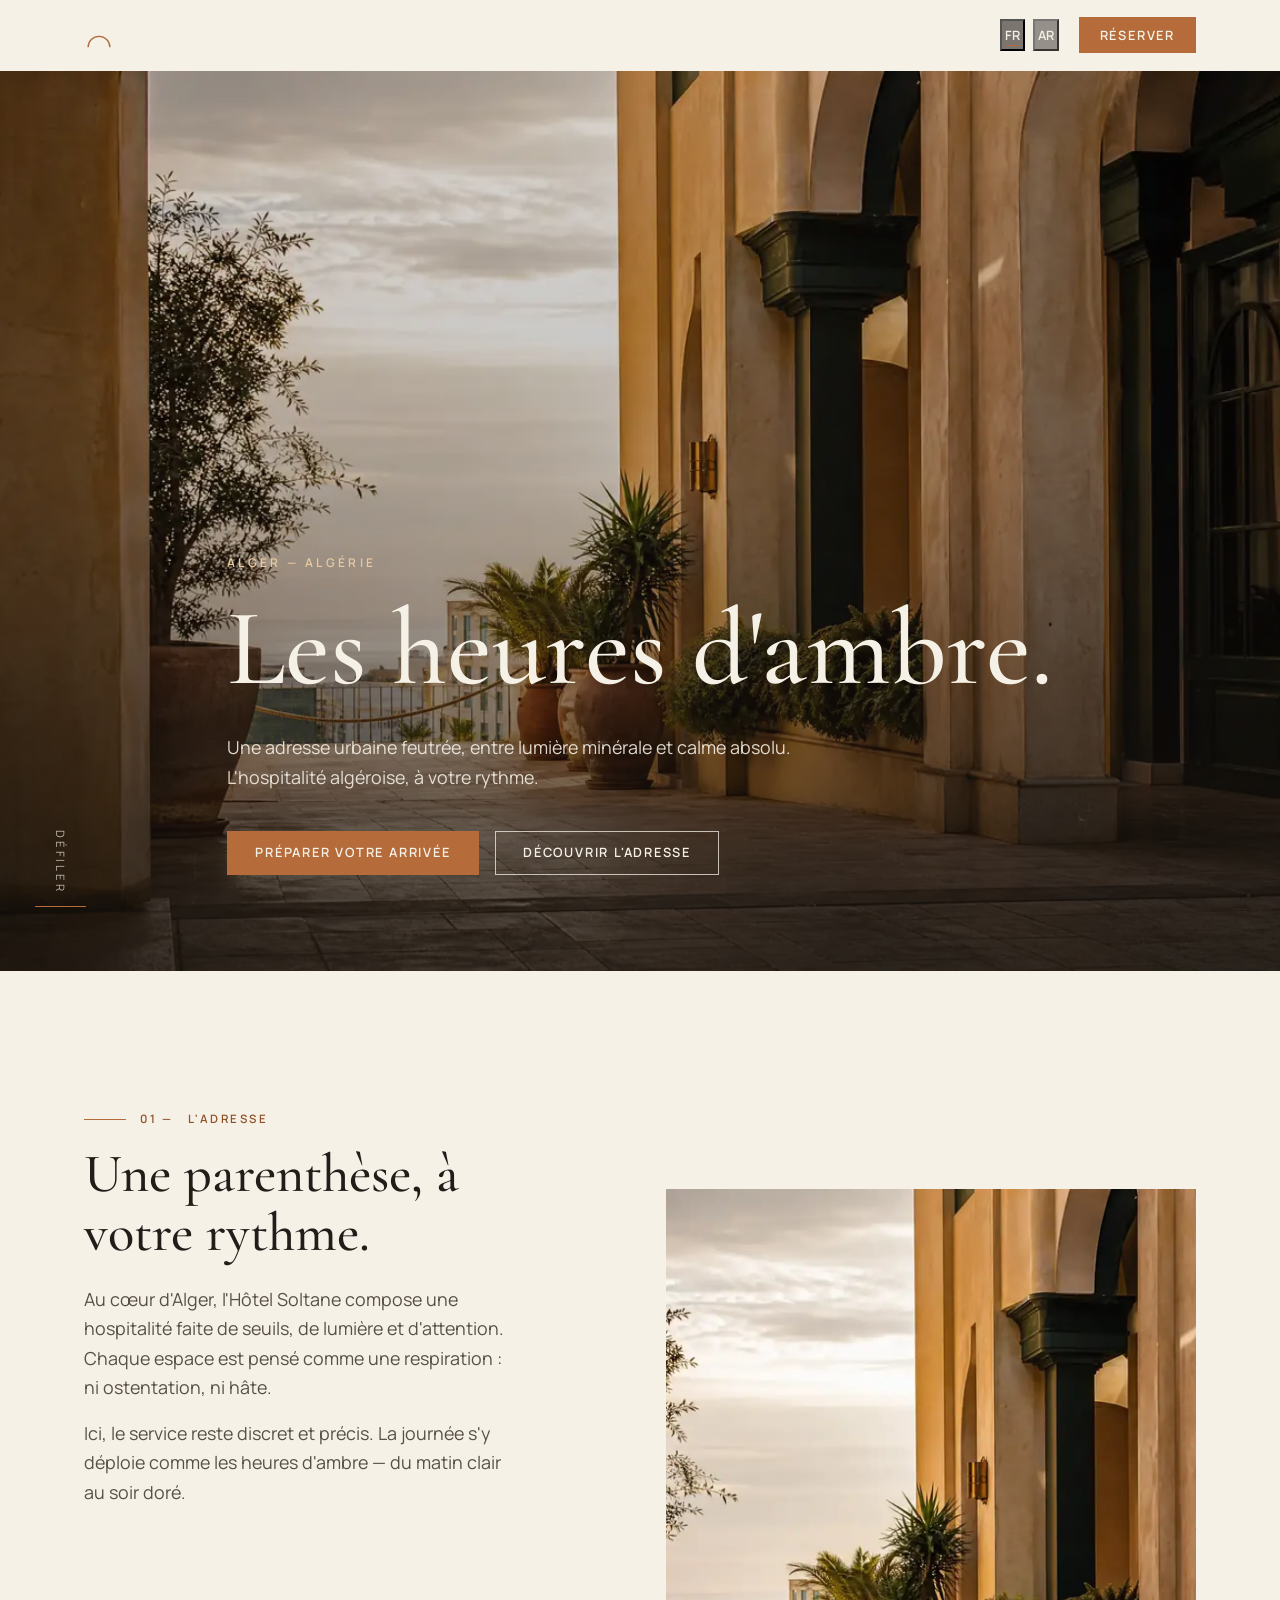
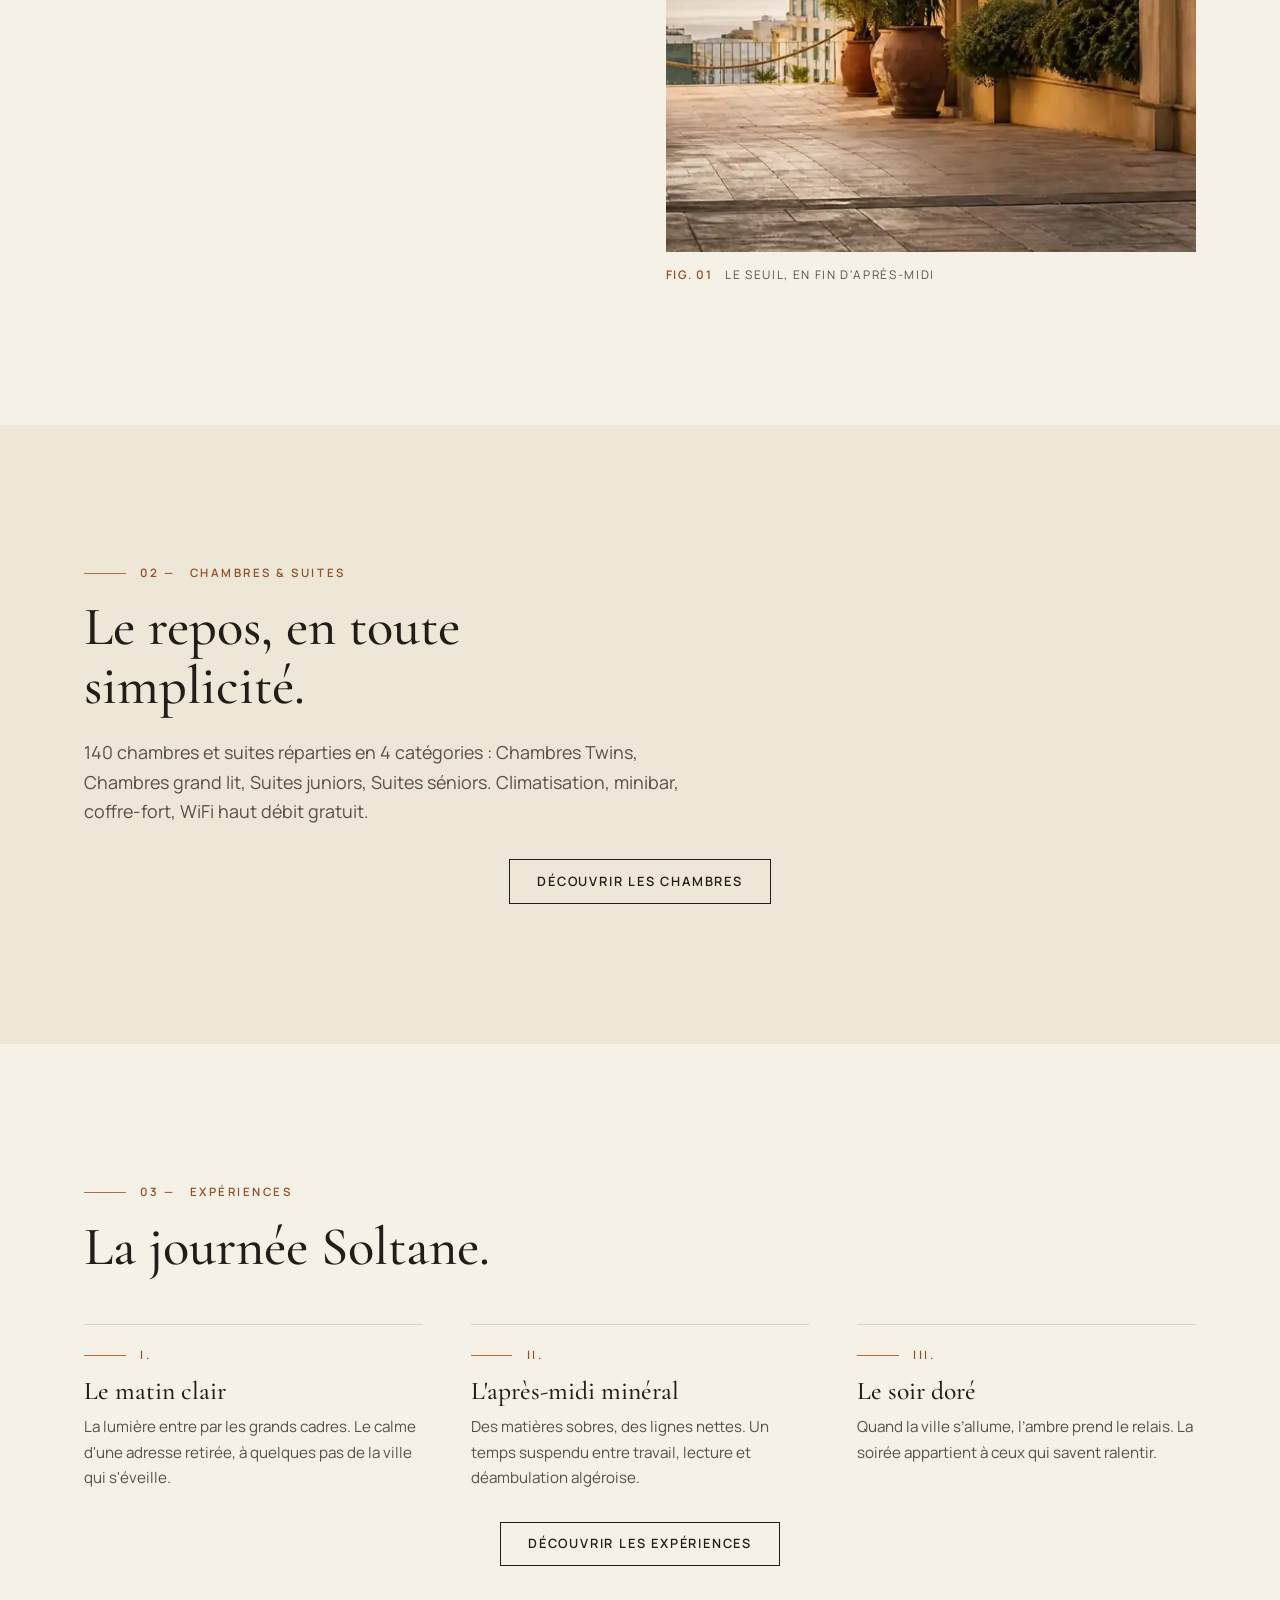
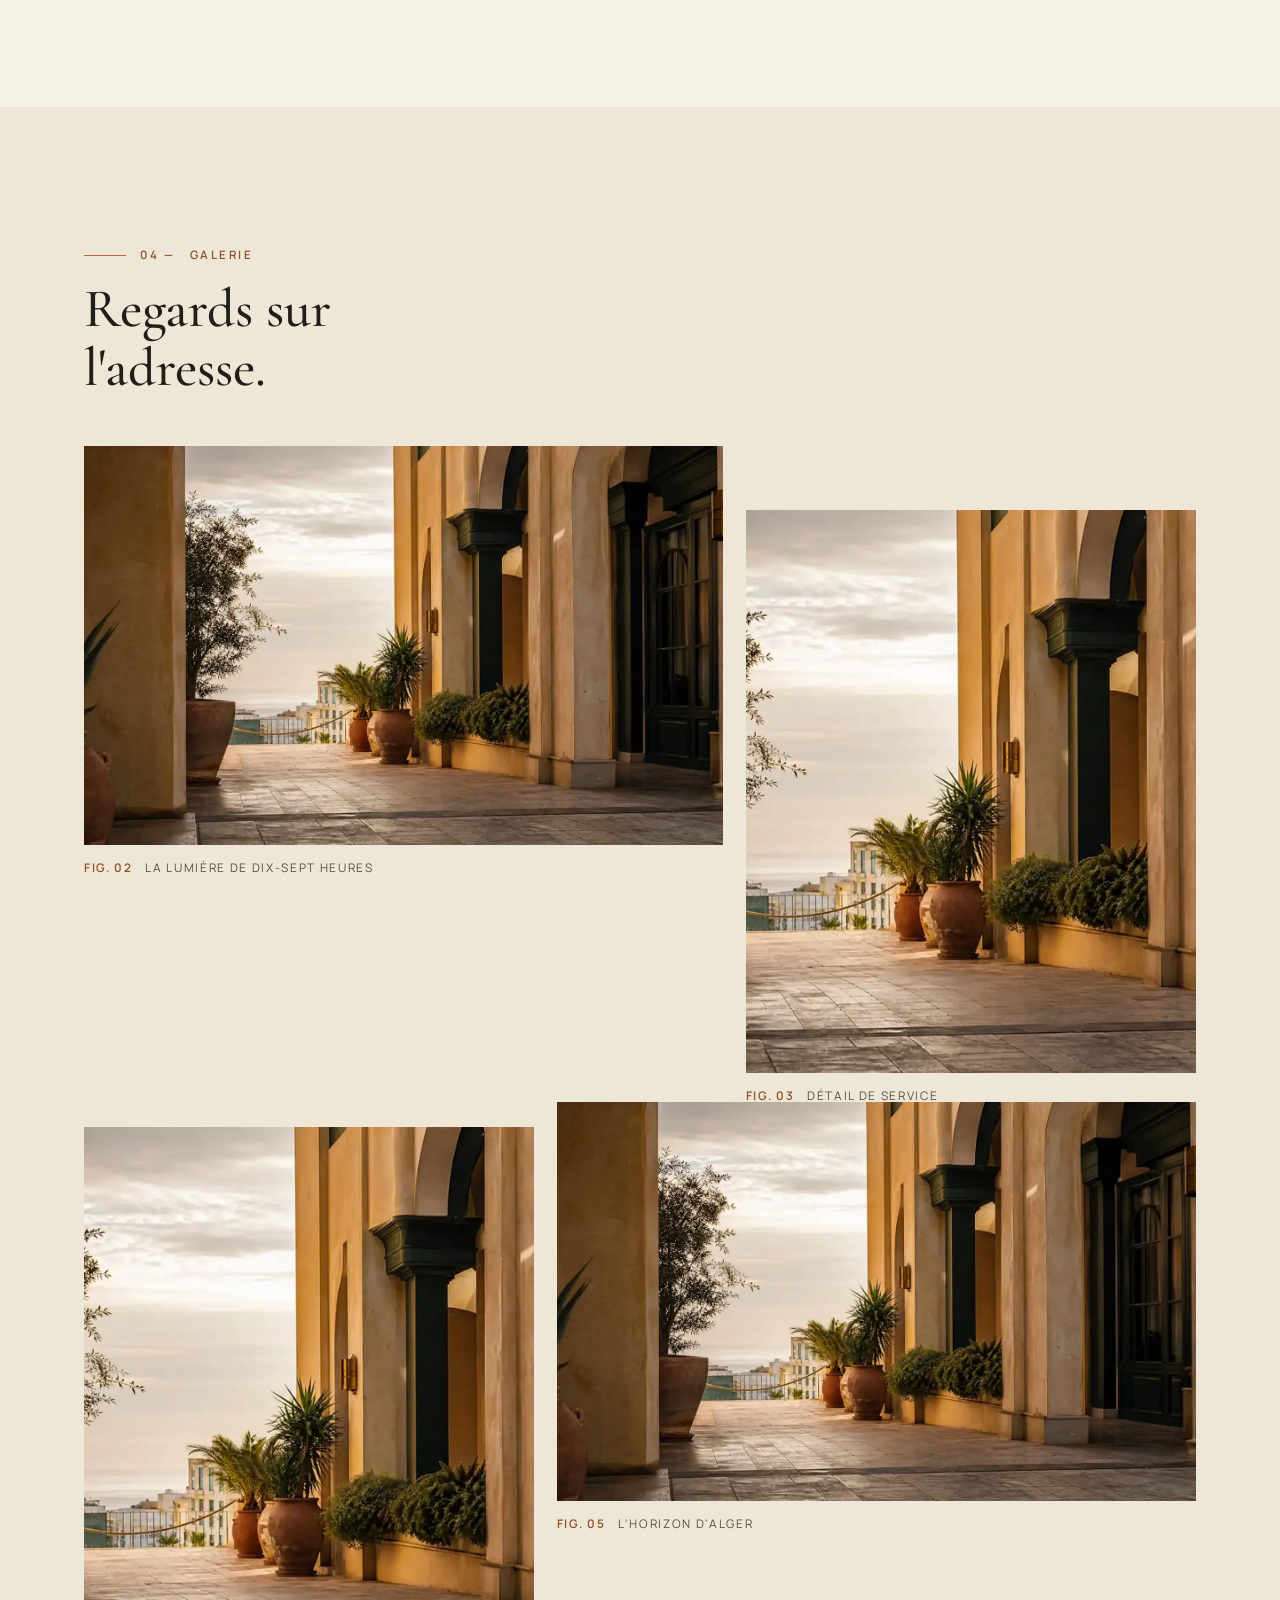
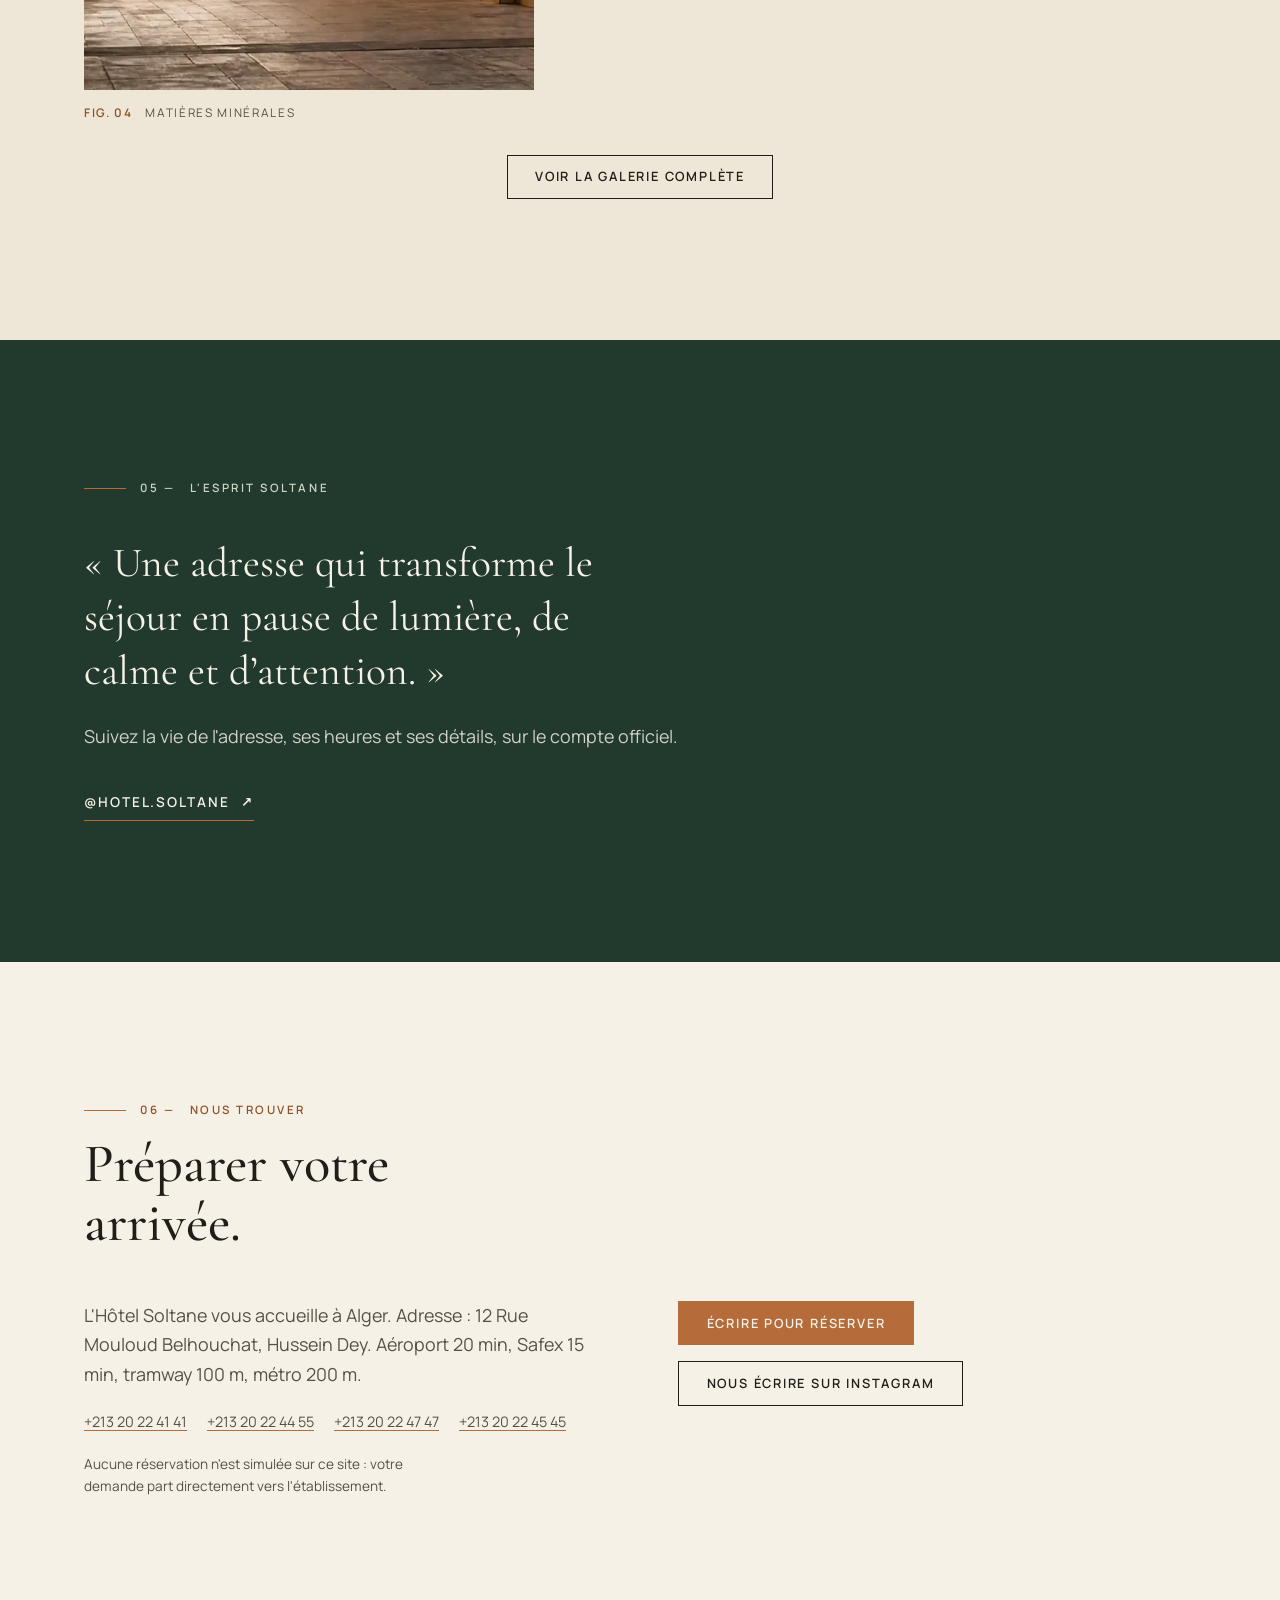
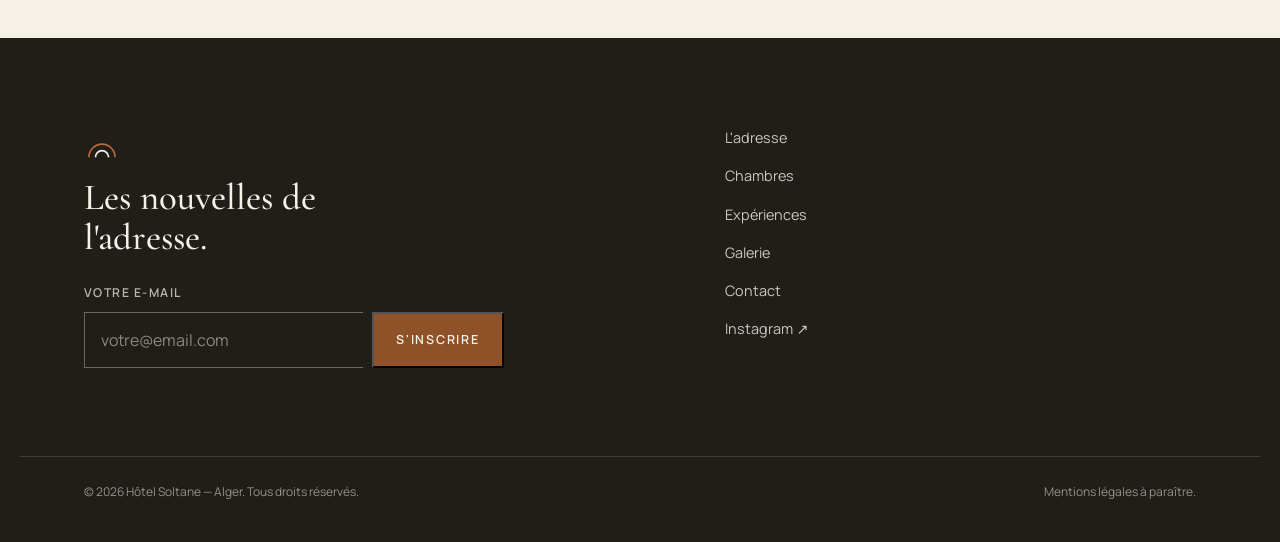
==== commit e8ff5a67: "Fix GitHub Pages project hosting paths and production assets" ====
--- a/index.html
+++ b/index.html
@@ -5,27 +5,27 @@
   <meta name="viewport" content="width=device-width, initial-scale=1">
   <meta name="theme-color" content="#F6F1E7">
 
-  <!-- [À CONFIRMER — DOMAINE] Remplacer le domaine avant mise en production finale. -->
+  <!-- GitHub Pages preview URL; the custom hotel-soltane.dz domain remains pending official confirmation. -->
   <title>Hôtel Soltane | Alger — Les heures d'ambre</title>
   <meta name="description" content="Hôtel Soltane, une adresse urbaine feutrée à Alger. 140 chambres et suites, restaurant Kortoba, hammam Lala Amira.">
   <meta name="robots" content="index, follow">
   <meta name="referrer" content="strict-origin-when-cross-origin">
   <meta http-equiv="Permissions-Policy" content="geolocation=(), camera=(), microphone=()">
 
-  <link rel="canonical" href="https://www.hotel-soltane.dz/fr">
-  <link rel="alternate" hreflang="fr" href="https://www.hotel-soltane.dz/fr">
-  <link rel="alternate" hreflang="ar" href="https://www.hotel-soltane.dz/ar">
-  <link rel="alternate" hreflang="x-default" href="https://www.hotel-soltane.dz/fr">
+  <link rel="canonical" href="https://abdou1lalmi.github.io/hotel-soltane-les-heures-d-ambre/">
+  <link rel="alternate" hreflang="fr" href="https://abdou1lalmi.github.io/hotel-soltane-les-heures-d-ambre/">
+  <link rel="alternate" hreflang="ar" href="https://abdou1lalmi.github.io/hotel-soltane-les-heures-d-ambre/">
+  <link rel="alternate" hreflang="x-default" href="https://abdou1lalmi.github.io/hotel-soltane-les-heures-d-ambre/">
 
   <meta property="og:type" content="website">
   <meta property="og:site_name" content="Hôtel Soltane">
   <meta property="og:title" content="Hôtel Soltane | Alger">
   <meta property="og:description" content="140 chambres et suites, restaurant Kortoba, hammam Lala Amira. Une adresse urbaine feutrée à Alger.">
-  <meta property="og:url" content="https://www.hotel-soltane.dz/fr">
+  <meta property="og:url" content="https://abdou1lalmi.github.io/hotel-soltane-les-heures-d-ambre/">
   <meta property="og:locale" content="fr_DZ">
   <meta property="og:locale:alternate" content="ar_DZ">
-  <!-- [À CONFIRMER — IMAGE SOCIALE] Remplacer l’image placeholder par le visuel OG final. -->
-  <meta property="og:image" content="https://www.hotel-soltane.dz/assets/og-cover.jpg">
+  <!-- Social preview uses the approved hero asset until final campaign artwork is supplied. -->
+  <meta property="og:image" content="https://abdou1lalmi.github.io/hotel-soltane-les-heures-d-ambre/assets/hero-1440.webp">
   <meta name="twitter:card" content="summary_large_image">
 
   <script type="application/ld+json">
@@ -280,7 +280,7 @@
   <main id="main">
     <section class="hero" id="top" aria-labelledby="hero-title">
       <div class="media">
-        <img src="/assets/hero-1440.webp" alt="" width="1440" height="810" fetchpriority="high" onerror="this.closest('.media').classList.add('is-fallback')">
+        <img src="assets/hero-1440.webp" alt="" width="1440" height="810" fetchpriority="high" onerror="this.closest('.media').classList.add('is-fallback')">
       </div>
       <div class="hero-content wrap">
         <span class="kicker" data-i18n="heroKicker">Alger — Algérie</span>
@@ -304,7 +304,7 @@
         </div>
         <figure class="split-media reveal">
           <div class="media">
-            <img src="/assets/story-1080.webp" alt="" width="1080" height="1350" loading="lazy" onerror="this.closest('.media').classList.add('is-fallback')">
+            <img src="assets/story-1080.webp" alt="" width="1080" height="1350" loading="lazy" onerror="this.closest('.media').classList.add('is-fallback')">
           </div>
           <figcaption class="fig-caption"><b>Fig. 01</b><span data-i18n="storyFig">Le seuil, en fin d'après-midi</span></figcaption>
         </figure>
@@ -350,20 +350,20 @@
         <p class="caption reveal"><span data-i18n="galNum">04 —</span> <span data-i18n="galCap">Galerie</span></p>
         <h2 id="gal-title" class="reveal" data-i18n="galTitle">Regards sur l'adresse.</h2>
         <div class="gallery" aria-label="Galerie de l'Hôtel Soltane">
-          <figure class="g-a reveal" data-full="Fig. 02" data-image="/assets/gal-1-1440.webp" tabindex="0" role="button" aria-haspopup="dialog" data-i18n-aria="gal1" aria-label="La lumière de dix-sept heures">
-            <div class="media"><img src="/assets/gal-1-1440.webp" alt="" width="1440" height="900" loading="lazy" onerror="this.closest('.media').classList.add('is-fallback')"></div>
+          <figure class="g-a reveal" data-full="Fig. 02" data-image="assets/gal-1-1440.webp" tabindex="0" role="button" aria-haspopup="dialog" data-i18n-aria="gal1" aria-label="La lumière de dix-sept heures">
+            <div class="media"><img src="assets/gal-1-1440.webp" alt="" width="1440" height="900" loading="lazy" onerror="this.closest('.media').classList.add('is-fallback')"></div>
             <figcaption class="fig-caption"><b>Fig. 02</b><span data-i18n="gal1">La lumière de dix-sept heures</span></figcaption>
           </figure>
-          <figure class="g-b reveal" data-full="Fig. 03" data-image="/assets/gal-2-1080.webp" tabindex="0" role="button" aria-haspopup="dialog" data-i18n-aria="gal2" aria-label="Détail de service">
-            <div class="media"><img src="/assets/gal-2-1080.webp" alt="" width="1080" height="1350" loading="lazy" onerror="this.closest('.media').classList.add('is-fallback')"></div>
+          <figure class="g-b reveal" data-full="Fig. 03" data-image="assets/gal-2-1080.webp" tabindex="0" role="button" aria-haspopup="dialog" data-i18n-aria="gal2" aria-label="Détail de service">
+            <div class="media"><img src="assets/gal-2-1080.webp" alt="" width="1080" height="1350" loading="lazy" onerror="this.closest('.media').classList.add('is-fallback')"></div>
             <figcaption class="fig-caption"><b>Fig. 03</b><span data-i18n="gal2">Détail de service</span></figcaption>
           </figure>
-          <figure class="g-c reveal" data-full="Fig. 04" data-image="/assets/gal-3-1080.webp" tabindex="0" role="button" aria-haspopup="dialog" data-i18n-aria="gal3" aria-label="Matières minérales">
-            <div class="media"><img src="/assets/gal-3-1080.webp" alt="" width="1080" height="1350" loading="lazy" onerror="this.closest('.media').classList.add('is-fallback')"></div>
+          <figure class="g-c reveal" data-full="Fig. 04" data-image="assets/gal-3-1080.webp" tabindex="0" role="button" aria-haspopup="dialog" data-i18n-aria="gal3" aria-label="Matières minérales">
+            <div class="media"><img src="assets/gal-3-1080.webp" alt="" width="1080" height="1350" loading="lazy" onerror="this.closest('.media').classList.add('is-fallback')"></div>
             <figcaption class="fig-caption"><b>Fig. 04</b><span data-i18n="gal3">Matières minérales</span></figcaption>
           </figure>
-          <figure class="g-d reveal" data-full="Fig. 05" data-image="/assets/gal-4-1440.webp" tabindex="0" role="button" aria-haspopup="dialog" data-i18n-aria="gal4" aria-label="L'horizon d'Alger">
-            <div class="media"><img src="/assets/gal-4-1440.webp" alt="" width="1440" height="900" loading="lazy" onerror="this.closest('.media').classList.add('is-fallback')"></div>
+          <figure class="g-d reveal" data-full="Fig. 05" data-image="assets/gal-4-1440.webp" tabindex="0" role="button" aria-haspopup="dialog" data-i18n-aria="gal4" aria-label="L'horizon d'Alger">
+            <div class="media"><img src="assets/gal-4-1440.webp" alt="" width="1440" height="900" loading="lazy" onerror="this.closest('.media').classList.add('is-fallback')"></div>
             <figcaption class="fig-caption"><b>Fig. 05</b><span data-i18n="gal4">L'horizon d'Alger</span></figcaption>
           </figure>
         </div>
@@ -373,7 +373,7 @@
 
     <dialog class="lightbox" id="lightbox" aria-labelledby="lb-caption">
       <div class="media is-fallback" id="lb-media">
-        <img id="lb-image" src="/assets/gal-1-1440.webp" alt="" width="1440" height="900" onerror="this.closest('.media').classList.add('is-fallback')">
+        <img id="lb-image" src="assets/gal-1-1440.webp" alt="" width="1440" height="900" onerror="this.closest('.media').classList.add('is-fallback')">
       </div>
       <div class="lightbox-bar">
         <p class="fig-caption" style="color:rgb(246 241 231 / 80%)"><b id="lb-num">Fig. 02</b><span id="lb-caption"></span></p>
@@ -491,8 +491,8 @@
     let lastLightboxTrigger = null;
     let lastMenuFocus = null;
 
-    // [À CONFIRMER — BUILD] Development hosts receive noindex; production keeps the initial index/follow tag.
-    if (['localhost', '127.0.0.1', '::1'].includes(window.location.hostname)) {
+    // Local loopback previews receive noindex; the deployed GitHub Pages site keeps index/follow.
+    if (['127.0.0.1', '::1'].includes(window.location.hostname)) {
       const devRobots = document.createElement('meta');
       devRobots.name = 'robots';
       devRobots.content = 'noindex, nofollow';
